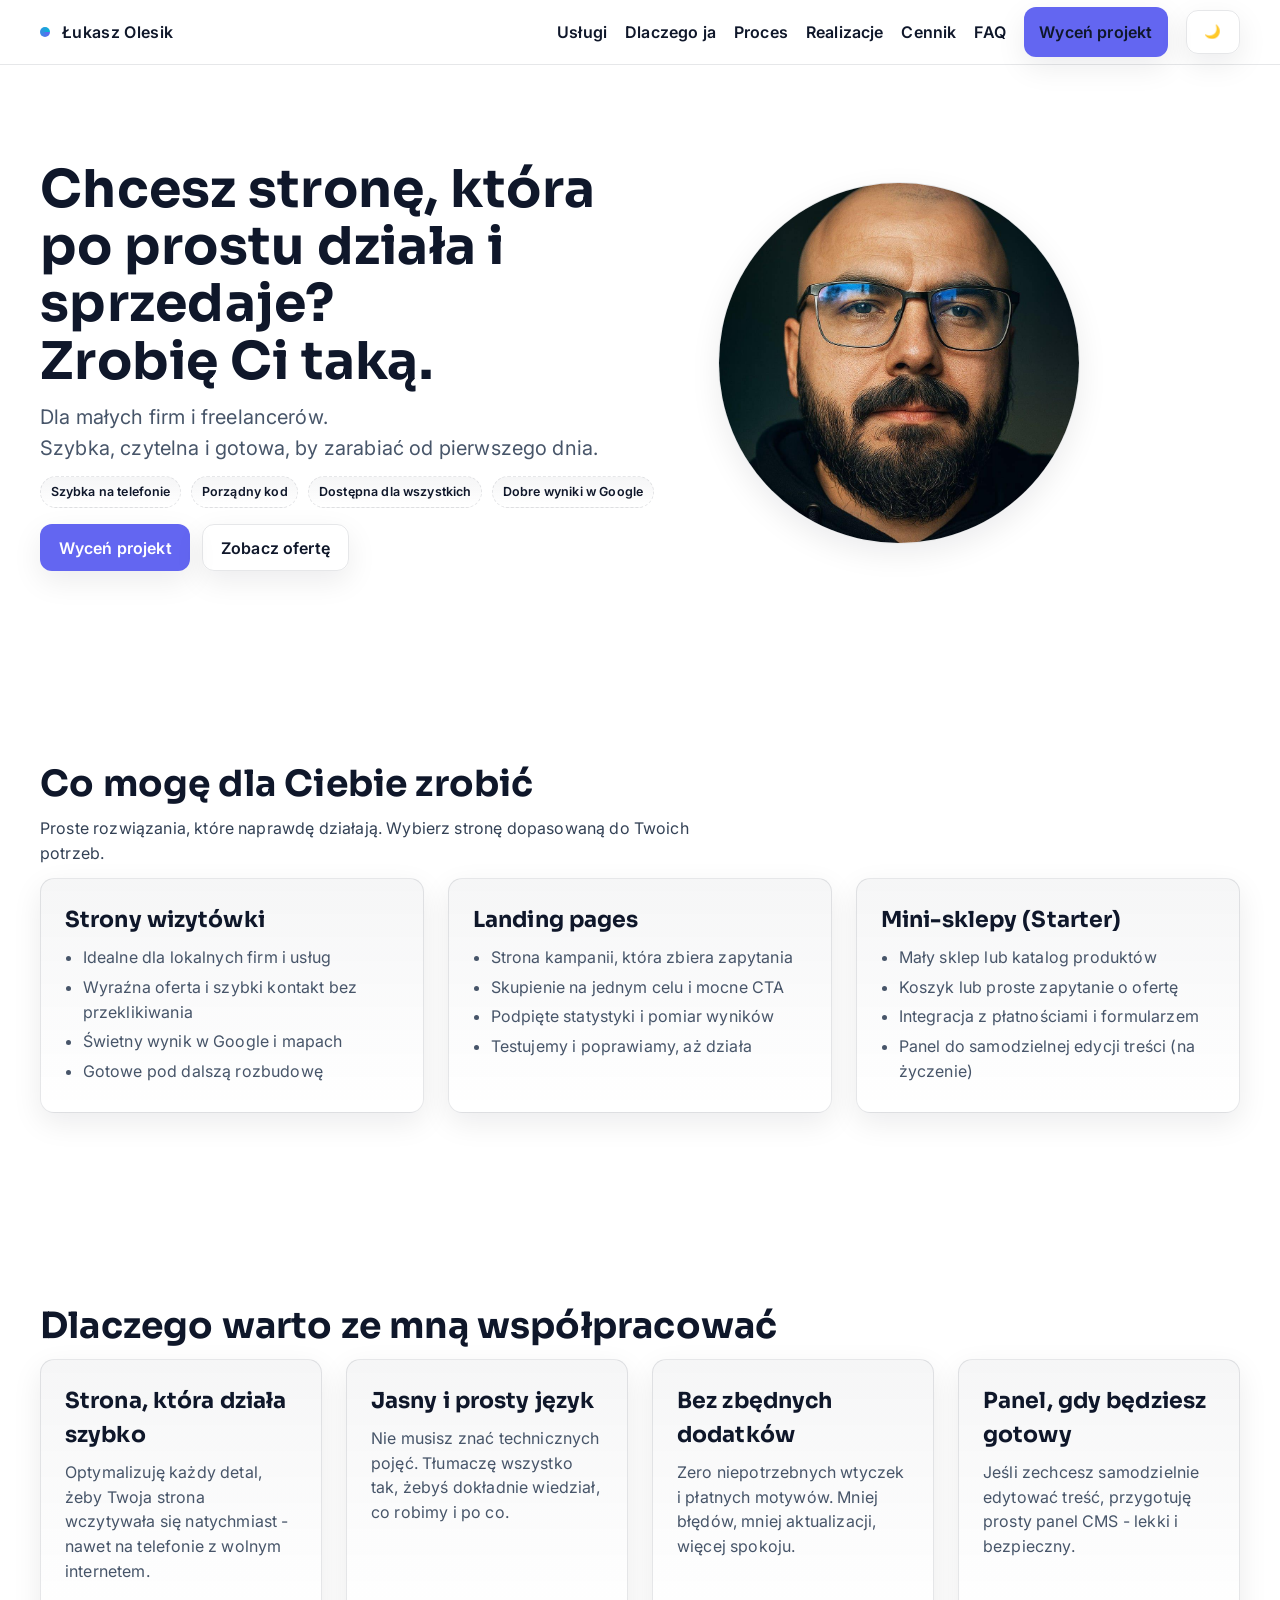
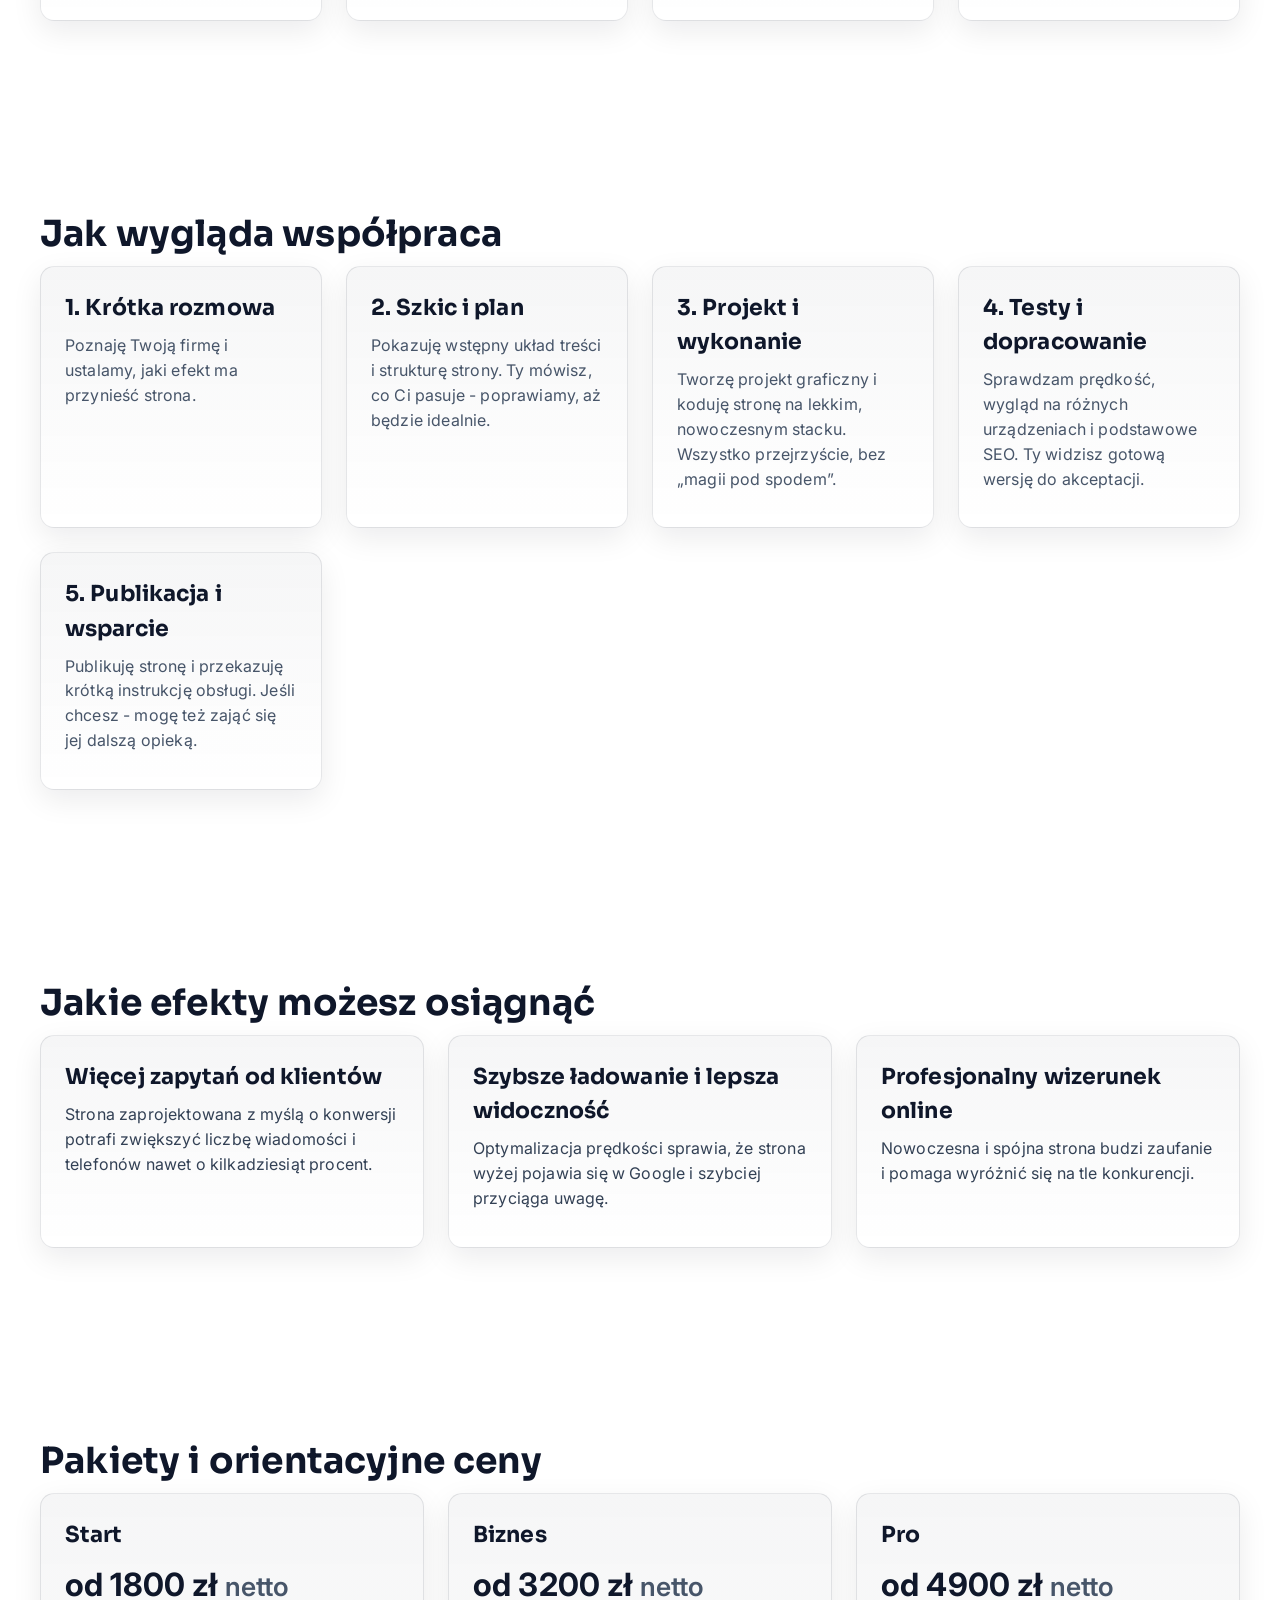
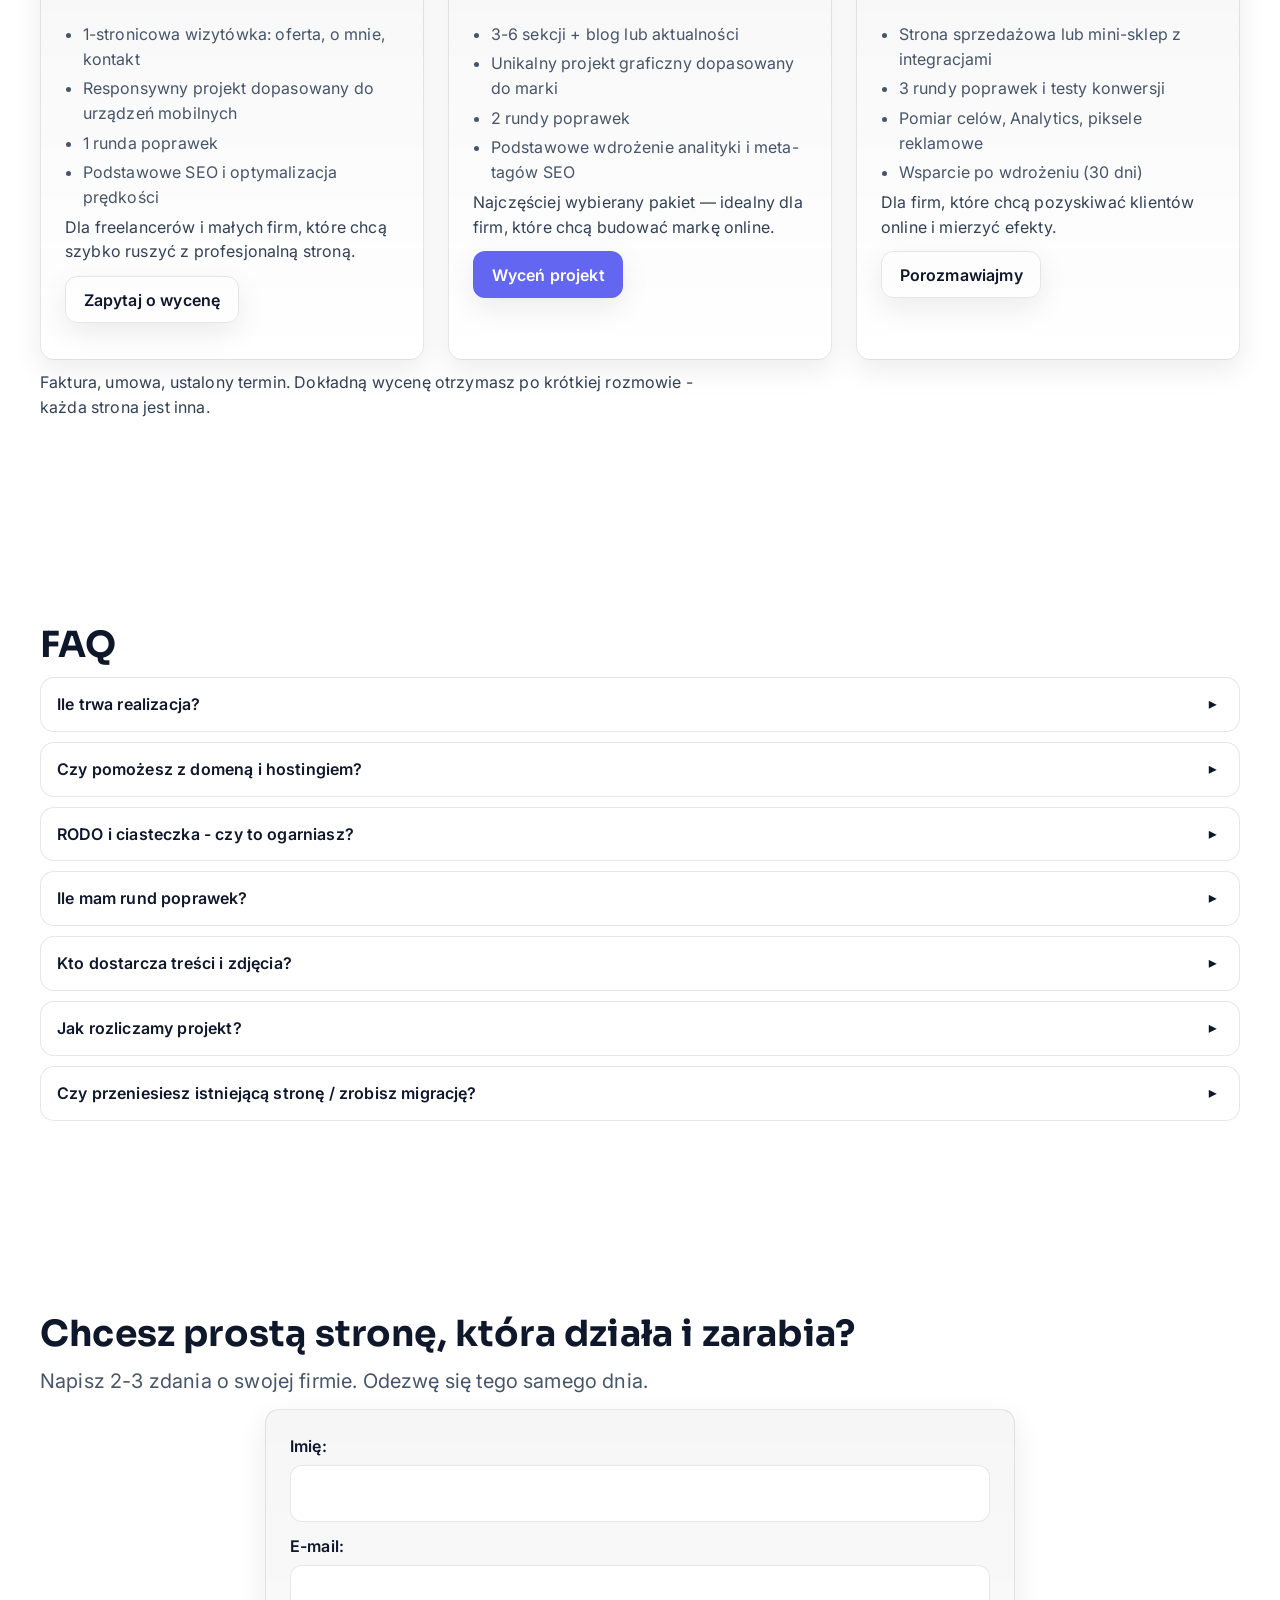
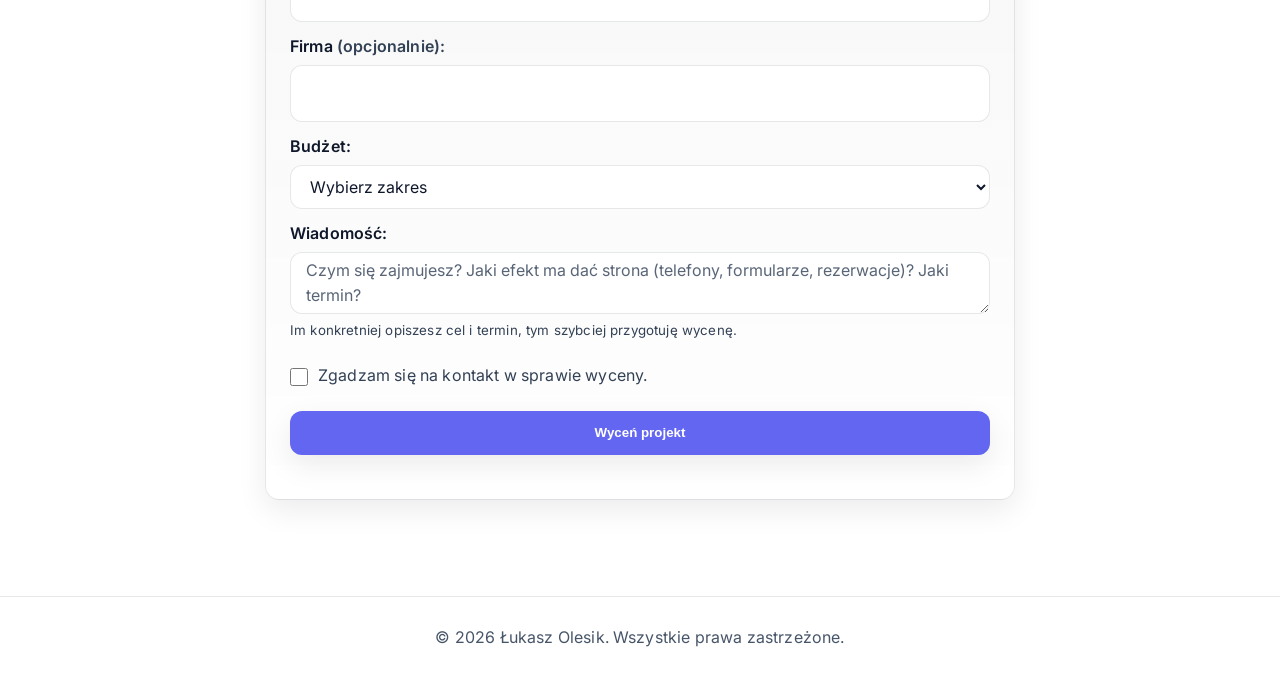
==== index.html @ a7c85d4f "seccond commit" ====
<!doctype html>
<html lang="pl" data-theme="light">

<head>
    <meta charset="utf-8" />
    <meta http-equiv="X-UA-Compatible" content="IE=edge" />
    <meta name="viewport" content="width=device-width, initial-scale=1" />
    <title>Łukasz Olesik - Tworzenie stron WWW Poznań | szybkie i przejrzyste strony dla małych firm</title>
    <meta name="description"
        content="Freelance web developer z Poznania. Tworzę szybkie, przejrzyste i dostępne strony WWW dla małych firm: wizytówki, landing pages i mini-sklepy." />
    <meta name="theme-color" content="#0F172A" />

    <link rel="canonical" href="https://lukaszolesik.pl/">
    <meta property="og:type" content="website">
    <meta property="og:title" content="Łukasz Olesik – szybkie strony WWW dla małych firm (Poznań)">
    <meta property="og:description"
        content="Projektuję i wdrażam lekkie, czytelne strony: wizytówki, landing pages i mini-sklepy. Szybkość, dostępność, SEO.">
    <meta property="og:url" content="https://lukaszolesik.pl/">
    <meta property="og:image" content="https://lukaszolesik.pl/og-image.jpg">
    <meta name="twitter:card" content="summary_large_image">

    <!-- Optional performant font setup (Inter). To keep CWV high, system-ui is default; this is safe to remove. -->
    <link rel="preconnect" href="https://fonts.googleapis.com" crossorigin>
    <link rel="preconnect" href="https://fonts.gstatic.com" crossorigin>
    <link rel="preload" as="font" type="font/woff2" href="/fonts/Sora-700.woff2" crossorigin>
    <link
        href="https://fonts.googleapis.com/css2?family=Inter:wght@400;500;600;700&family=Sora:wght@600;700&display=swap"
        rel="stylesheet">

    <style>
        :root {
            --bg: #FFFFFF;
            --text: #0F172A;
            /* slate-900 */
            --muted: #334155;
            /* slate-700 */
            --ink-soft: #475569;
            /* slate-600 */
            --card: rgba(15, 23, 42, 0.04);
            --card-stroke: rgba(15, 23, 42, 0.10);
            --accent: #6366F1;
            /* indigo-500 */
            --accent-2: #06B6D4;
            /* cyan-500 */
            --ring: rgba(99, 102, 241, .35);
            --shadow: 0 10px 30px rgba(2, 6, 23, .08);
            --radius: 14px;
            --maxw: 1200px;
            color-scheme: light;
        }

        [data-theme="dark"] {
            --bg: #0F172A;
            --text: #FFFFFF;
            --muted: #CBD5E1;
            --ink-soft: #A7B0C0;
            /* lekko jaśniej dla czytelności */
            --card: rgba(255, 255, 255, .08);
            /* mocniejsze tło kart */
            --card-stroke: rgba(255, 255, 255, .18);
            --shadow: 0 12px 36px rgba(0, 0, 0, .55);
            --ring: rgba(99, 102, 241, .55);
            color-scheme: dark;
        }

        :focus-visible {
            outline: 3px solid var(--ring);
            outline-offset: 2px;
        }

        :focus {
            outline: none;
        }

        input,
        select,
        textarea {
            font-size: 16px;
        }

        /* iOS: brak zoomu */

        html {
            scroll-behavior: smooth
        }

        body {
            margin: 0;
            background: var(--bg);
            color: var(--text);
            font-family: Inter, system-ui, -apple-system, Segoe UI, Roboto, Helvetica, Arial, "Apple Color Emoji", "Segoe UI Emoji";
            line-height: 1.55;
            letter-spacing: .01em;
            text-rendering: optimizeLegibility;
            -webkit-font-smoothing: antialiased;
        }

        .wrap {
            max-width: var(--maxw);
            margin-inline: auto;
            padding-inline: clamp(16px, 4vw, 24px)
        }

        .wrap p {
            max-width: 70ch
        }

        .wrap .lead {
            max-width: 66ch
        }

        section {
            padding: clamp(48px, 9vw, 96px) 0
        }

        h1,
        h2,
        h3 {
            font-family: Sora, Inter, system-ui, sans-serif;
            letter-spacing: .005em
        }

        h1 {
            font-size: clamp(28px, 4vw + 1rem, 52px);
            line-height: 1.1;
            margin: 0 0 12px
        }

        h2 {
            font-size: clamp(22px, 2vw + .8rem, 36px);
            line-height: 1.15;
            margin: 0 0 12px
        }

        h3 {
            font-size: clamp(18px, 1.2vw + .7rem, 22px);
            margin: 0 0 8px
        }

        p {
            margin: 0 0 12px;
            color: var(--ink-soft)
        }

        .muted {
            color: var(--muted)
        }

        .lead {
            font-size: clamp(16px, 1vw + .8rem, 20px)
        }

        a {
            color: var(--accent);
            text-decoration: none
        }

        a:hover {
            text-decoration: underline;
            text-underline-offset: 2px;
        }

        /* Buttons */
        .btn {
            display: inline-block;
            font-weight: 600;
            padding: .9rem 1.1rem;
            border-radius: 12px;
            line-height: 1;
            border: 1px solid transparent;
            transition: .2s ease;
            box-shadow: var(--shadow)
        }

        .btn-primary {
            background: var(--accent);
            color: #fff
        }

        .btn-primary:hover {
            transform: translateY(-1px);
            filter: saturate(1.05)
        }

        .btn-secondary {
            background: transparent;
            color: var(--text);
            border-color: var(--card-stroke)
        }

        .btn-secondary:hover {
            transform: translateY(-1px);
            background: var(--card)
        }

        .btn:hover {
            transform: translateY(-1px)
        }

        .btn:active {
            transform: translateY(0);
            filter: saturate(1)
        }

        .btn[disabled] {
            opacity: .6;
            cursor: not-allowed
        }

        /* Cards */
        .card {
            background:
                linear-gradient(180deg, var(--card), transparent),
                color-mix(in srgb, var(--bg) 92%, transparent);
            /* czytelne tło, nawet bez backdrop-filter */
            border: 1px solid var(--card-stroke);
            border-radius: var(--radius);
            padding: clamp(16px, 2.4vw, 24px);
            backdrop-filter: saturate(140%) blur(6px);
            box-shadow: var(--shadow)
        }

        /* Header */
        header.top {
            position: sticky;
            top: 0;
            z-index: 50;
            border-bottom: 1px solid var(--card-stroke);
            background: var(--bg);
            /* fallback */
        }

        @supports (backdrop-filter: blur(10px)) {
            header.top {
                backdrop-filter: blur(10px) saturate(140%);
                background: color-mix(in srgb, var(--bg) 80%, transparent);
            }
        }

        .nav {
            display: flex;
            align-items: center;
            justify-content: space-between;
            gap: 16px;
            min-height: 64px
        }

        .navlinks {
            display: flex;
            gap: 18px;
            align-items: center
        }

        .navlinks ul {
            display: flex;
            gap: 18px;
            align-items: center;
            list-style: none;
            margin: 0;
            padding: 0
        }

        .navlinks a,
        .navlinks button {
            min-height: 44px;
            display: inline-flex;
            align-items: center
        }

        .brand {
            display: flex;
            align-items: center;
            gap: 12px;
            font-weight: 700;
            letter-spacing: .02em
        }

        .brand .dot {
            width: 10px;
            height: 10px;
            border-radius: 50%;
            background: conic-gradient(from 90deg, var(--accent), var(--accent-2))
        }

        .nav a {
            font-weight: 600;
            color: var(--text)
        }

        .skip {
            position: absolute;
            left: -9999px
        }

        .skip:focus {
            left: 16px;
            top: 12px;
            background: #fff;
            color: #000;
            padding: 10px 12px;
            border-radius: 10px;
            outline: 3px solid var(--ring)
        }

        /* Hero */
        .hero {
            display: grid;
            grid-template-columns: 1.1fr .9fr;
            gap: clamp(16px, 4vw, 40px);
            align-items: center
        }

        .hero img {
            width: 100%;
            max-width: 360px;
            aspect-ratio: 1/1;
            border-radius: 50%;
            object-fit: cover;
            border: 1px solid var(--card-stroke);
            box-shadow: var(--shadow)
        }

        .cta {
            display: flex;
            gap: 12px;
            flex-wrap: wrap;
            margin-top: 16px
        }

        /* Grids */
        .grid-3 {
            display: grid;
            grid-template-columns: repeat(3, 1fr);
            gap: clamp(14px, 2.2vw, 24px)
        }

        .grid-2 {
            display: grid;
            grid-template-columns: repeat(2, 1fr);
            gap: clamp(14px, 2.2vw, 24px)
        }

        .grid-responsive {
            display: grid;
            /* ← zniknęło, przywrócone */
            grid-template-columns: repeat(auto-fit, minmax(240px, 1fr));
            gap: clamp(14px, 2.2vw, 24px);
            /* ← zniknęło, przywrócone */
        }

        @media (max-width: 360px) {
            .grid-responsive {
                grid-template-columns: 1fr;
            }
        }

        /* Badges / meta */
        .meta {
            display: flex;
            gap: 10px;
            align-items: center;
            flex-wrap: wrap;
            color: var(--ink-soft)
        }

        .badge {
            font-size: .78rem;
            font-weight: 600;
            color: var(--text);
            border: 1px dashed var(--card-stroke);
            padding: .35rem .6rem;
            border-radius: 999px;
            background: linear-gradient(180deg, var(--card), transparent)
        }

        /* Pricing */
        .price {
            font-size: clamp(22px, 2.6vw, 32px);
            font-weight: 700;
            color: var(--text)
        }

        .price small {
            font-weight: 600;
            color: var(--ink-soft)
        }

        ul {
            padding-left: 1.1rem;
            margin: 0
        }

        li {
            margin: .3rem 0;
            color: var(--ink-soft)
        }

        /* FAQ */
        details {
            border: 1px solid var(--card-stroke);
            border-radius: var(--radius);
            padding: 14px 16px;
            background: var(--bg);
            transition: background .2s ease, border-color .2s ease
        }

        details+details {
            margin-top: 10px
        }

        summary {
            cursor: pointer;
            font-weight: 600;
            list-style: none;
            position: relative;
            padding-right: 24px
        }

        summary::-webkit-details-marker {
            display: none
        }

        details[open] {
            background: linear-gradient(180deg, var(--card), transparent)
        }

        summary::after {
            content: "▸";
            position: absolute;
            right: 6px;
            top: 0;
            line-height: 1.2;
            transform: translateY(2px)
        }

        details[open] summary::after {
            content: "▾"
        }

        /* Forms */
        form {
            display: grid;
            gap: 12px
        }

        .field {
            display: grid;
            gap: 6px
        }

        label {
            font-weight: 600;
            cursor: pointer
        }

        /* Zgoda RODO – ładne wyrównanie checkboxa z tekstem */
        label[for="consent"] {
            display: grid;
            grid-template-columns: auto 1fr;
            align-items: start;
            gap: 10px;
            line-height: 2.8;
        }

        label[for="consent"] input[type="checkbox"] {
            width: 18px;
            height: 18px;
            margin: 2px 0 0;
            /* lekko w dół, żeby zgrywał się z pierwszą linią tekstu */
            accent-color: var(--accent);
            /* ładny kolor zaznaczenia */
            flex: 0 0 auto;
        }

        input,
        select,
        textarea {
            border: 1px solid var(--card-stroke);
            background: var(--bg);
            color: var(--text);
            border-radius: 12px;
            padding: .35rem .95rem;
            font: inherit
        }

        textarea {
            min-height: 140px;
            resize: vertical
        }

        input:focus,
        select:focus,
        textarea:focus {
            outline: 3px solid var(--ring);
            border-color: transparent
        }

        ::placeholder {
            color: var(--ink-soft);
            opacity: .9
        }

        /* Autofill */
        input:-webkit-autofill,
        textarea:-webkit-autofill,
        select:-webkit-autofill {
            -webkit-text-fill-color: var(--text);
            -webkit-box-shadow: 0 0 0 1000px var(--bg) inset;
            transition: background-color 9999s ease-in-out 0s;
        }

        /* Targets dotykowe */
        .field input,
        .field select,
        .field textarea {
            min-height: 44px;
        }

        /* ZAWĘŻ FORMULARZ w sekcji kontakt (po usunięciu aside) */
        #kontakt form {
            max-width: 700px;
            /* ustaw docelową szerokość */
            width: 100%;
            margin-inline: auto;
            /* wycentruj */
        }

        /* Możesz też spłaszczyć siatkę, żeby kontener nie rezerwował 2 kolumn */
        #kontakt .grid-2 {
            grid-template-columns: 1fr;
        }

        /* Footer */
        footer {
            border-top: 1px solid var(--card-stroke);
            padding: 28px 0;
            color: var(--ink-soft)
        }

        footer .wrap {
            display: flex;
            justify-content: center;
        }

        footer .footer-text {
            max-width: none;
            /* nadpisuje .wrap p { max-width: 70ch } */
            text-align: center;
            margin: 0;
            /* brak dodatkowych marginesów */
        }

        /* Responsive */
        @media (max-width: 900px) {
            .hero {
                grid-template-columns: 1fr;
                text-align: center
            }

            .hero .cta {
                justify-content: center
            }

            .hero .photo {
                display: flex;
                justify-content: center
            }

            .navlinks {
                display: none
            }
        }

        @media (prefers-reduced-motion: reduce) {
            * {
                scroll-behavior: auto !important;
            }

            .btn:hover {
                transform: none;
            }
        }
    </style>

</head>

<body>
    <a class="skip" href="#main">Przejdź do treści</a>
    <header class="top" aria-label="Główna nawigacja">
        <div class="wrap nav" role="navigation">
            <a class="brand" href="#top" aria-label="Strona główna - Łukasz Olesik">
                <span class="dot" aria-hidden="true"></span>
                <span>Łukasz&nbsp;Olesik</span>
            </a>
            <nav class="navlinks" aria-label="Sekcje strony" role="navigation">
                <ul style="display:flex; gap:18px; align-items:center; list-style:none; margin:0; padding:0">
                    <li><a href="#uslugi">Usługi</a></li>
                    <li><a href="#dlaczego">Dlaczego ja</a></li>
                    <li><a href="#proces">Proces</a></li>
                    <li><a href="#portfolio">Realizacje</a></li>
                    <li><a href="#cennik">Cennik</a></li>
                    <li><a href="#faq">FAQ</a></li>
                    <li><a href="#kontakt" class="btn btn-primary" style="padding:.15rem .9rem">Wyceń projekt</a></li>
                    <li><button id="themeToggle" class="btn btn-secondary" type="button"
                            aria-label="Przełącz tryb kolorystyczny">☀️</button></li>
                </ul>
            </nav>
        </div>
    </header>

    <main id="main">
        <!-- HERO -->
        <section id="top" aria-labelledby="hero-title">
            <div class="wrap hero">
                <div>
                    <h1 id="hero-title">Chcesz stronę, która po prostu działa i sprzedaje?<br>Zrobię Ci taką.</h1>
                    <p class="lead">Dla małych firm i freelancerów.<br>Szybka, czytelna i gotowa, by zarabiać od
                        pierwszego dnia.</p>
                    <div class="meta" aria-label="Parametry jakości">
                        <span class="badge"
                            title="Wynik audytu prędkości na telefonach (PageSpeed/Lighthouse). Celuję w 90+ bez ciężkich builderów.">Szybka
                            na telefonie</span>
                        <span class="badge" title="Semantyczny HTML = lepsze SEO i czytniki ekranu.">Porządny kod</span>
                        <span class="badge"
                            title="WCAG AA - kontrast, klawiatura, alt-teksty i kolejność nagłówków.">Dostępna dla
                            wszystkich</span>
                        <span class="badge"
                            title="Core Web Vitals: LCP, INP, CLS w zielonej strefie = lepsza widoczność i UX.">Dobre
                            wyniki w Google</span>
                    </div>
                    <div class="cta" role="group" aria-label="Główne wezwania do działania">
                        <a class="btn btn-primary" href="#kontakt">Wyceń projekt</a>
                        <a class="btn btn-secondary" href="#uslugi">Zobacz ofertę</a>
                    </div>
                </div>
                <div class="photo" aria-hidden="true">
                    <img src="images/profile_image.jpg" srcset="images/profile_image.jpg 240w,
          images/profile_image.jpg 360w,
          images/profile_image.jpg 480w" sizes="(max-width: 900px) 240px, 360px" alt="Łukasz Olesik" loading="eager"
                        fetchpriority="high" decoding="async" width="360" height="360">
                </div>
            </div>
        </section>

        <!-- USŁUGI -->
        <section id="uslugi" aria-labelledby="uslugi-title">
            <div class="wrap">
                <h2 id="uslugi-title">Co mogę dla Ciebie zrobić</h2>
                <p class="muted">Proste rozwiązania, które naprawdę działają. Wybierz stronę dopasowaną do Twoich
                    potrzeb.</p>
                <div class="grid-3">
                    <article class="card" aria-labelledby="card-viz">
                        <!-- Kafel 1 -->
                        <h3 id="card-viz">Strony wizytówki</h3>
                        <ul>
                            <li>Idealne dla lokalnych firm i usług</li>
                            <li>Wyraźna oferta i szybki kontakt bez przeklikiwania</li>
                            <li>Świetny wynik w Google i mapach</li>
                            <li>Gotowe pod dalszą rozbudowę</li>
                        </ul>
                    </article>
                    <article class="card" aria-labelledby="card-landing">
                        <!-- Kafel 2 -->
                        <h3 id="card-landing">Landing pages</h3>
                        <ul>
                            <li>Strona kampanii, która zbiera zapytania</li>
                            <li>Skupienie na jednym celu i mocne CTA</li>
                            <li>Podpięte statystyki i pomiar wyników</li>
                            <li>Testujemy i poprawiamy, aż działa</li>
                        </ul>
                    </article>
                    <article class="card" aria-labelledby="card-mini">
                        <!-- Kafel 3 -->
                        <h3 id="card-mini">Mini-sklepy (Starter)</h3>
                        <ul>
                            <li>Mały sklep lub katalog produktów</li>
                            <li>Koszyk lub proste zapytanie o ofertę</li>
                            <li>Integracja z płatnościami i formularzem</li>
                            <li>Panel do samodzielnej edycji treści (na życzenie)</li>
                        </ul>
                    </article>
                </div>
            </div>
        </section>

        <!-- USP -->
        <section id="dlaczego" aria-labelledby="usp-title">
            <div class="wrap">
                <h2 id="usp-title">Dlaczego warto ze mną współpracować</h2>
                <div class="grid-4 grid-responsive">
                    <article class="card">
                        <h3>Strona, która działa szybko</h3>
                        <p>Optymalizuję każdy detal, żeby Twoja strona wczytywała się natychmiast - nawet na telefonie z
                            wolnym internetem.</p>
                    </article>

                    <article class="card">
                        <h3>Jasny i prosty język</h3>
                        <p>Nie musisz znać technicznych pojęć. Tłumaczę wszystko tak, żebyś dokładnie wiedział, co
                            robimy i po co.</p>
                    </article>

                    <article class="card">
                        <h3>Bez zbędnych dodatków</h3>
                        <p>Zero niepotrzebnych wtyczek i płatnych motywów. Mniej błędów, mniej aktualizacji, więcej
                            spokoju.</p>
                    </article>

                    <article class="card">
                        <h3>Panel, gdy będziesz gotowy</h3>
                        <p>Jeśli zechcesz samodzielnie edytować treść, przygotuję prosty panel CMS - lekki i bezpieczny.
                        </p>
                    </article>
                </div>
            </div>
        </section>

        <!-- PROCES -->
        <section id="proces" aria-labelledby="proces-title">
            <div class="wrap">
                <h2 id="proces-title">Jak wygląda współpraca</h2>
                <div class="grid-5 grid-responsive">
                    <article class="card">
                        <h3>1. Krótka rozmowa</h3>
                        <p>Poznaję Twoją firmę i ustalamy, jaki efekt ma przynieść strona.</p>
                    </article>

                    <article class="card">
                        <h3>2. Szkic i plan</h3>
                        <p>Pokazuję wstępny układ treści i strukturę strony. Ty mówisz, co Ci pasuje - poprawiamy, aż
                            będzie idealnie.</p>
                    </article>

                    <article class="card">
                        <h3>3. Projekt i wykonanie</h3>
                        <p>Tworzę projekt graficzny i koduję stronę na lekkim, nowoczesnym stacku. Wszystko
                            przejrzyście, bez „magii pod spodem”.</p>
                    </article>

                    <article class="card">
                        <h3>4. Testy i dopracowanie</h3>
                        <p>Sprawdzam prędkość, wygląd na różnych urządzeniach i podstawowe SEO. Ty widzisz gotową wersję
                            do akceptacji.</p>
                    </article>

                    <article class="card">
                        <h3>5. Publikacja i wsparcie</h3>
                        <p>Publikuję stronę i przekazuję krótką instrukcję obsługi. Jeśli chcesz - mogę też zająć się
                            jej dalszą opieką.</p>
                    </article>
                </div>

            </div>
        </section>

        <!-- PORTFOLIO / CASES PLACEHOLDER -->
        <section id="portfolio" aria-labelledby="portfolio-title">
            <div class="wrap">
                <h2 id="portfolio-title">Jakie efekty możesz osiągnąć</h2>
                <div class="grid-responsive">
                    <article class="card">
                        <h3>Więcej zapytań od klientów</h3>
                        <p class="muted">Strona zaprojektowana z myślą o konwersji potrafi zwiększyć liczbę wiadomości i
                            telefonów nawet o kilkadziesiąt procent.</p>
                    </article>
                    <article class="card">
                        <h3>Szybsze ładowanie i lepsza widoczność</h3>
                        <p class="muted">Optymalizacja prędkości sprawia, że strona wyżej pojawia się w Google i
                            szybciej przyciąga uwagę.</p>
                    </article>
                    <article class="card">
                        <h3>Profesjonalny wizerunek online</h3>
                        <p class="muted">Nowoczesna i spójna strona budzi zaufanie i pomaga wyróżnić się na tle
                            konkurencji.</p>
                    </article>
                </div>
            </div>
        </section>

        <!-- CENNIK -->
        <section id="cennik" aria-labelledby="cennik-title">
            <div class="wrap">
                <h2 id="cennik-title">Pakiety i orientacyjne ceny</h2>
                <div class="grid-3 grid-responsive" role="list">

                    <article class="card" role="listitem" aria-labelledby="p-start">
                        <h3 id="p-start">Start</h3>
                        <p class="price">od 1800 zł <small>netto</small></p>
                        <ul>
                            <li>1-stronicowa wizytówka: oferta, o mnie, kontakt</li>
                            <li>Responsywny projekt dopasowany do urządzeń mobilnych</li>
                            <li>1 runda poprawek</li>
                            <li>Podstawowe SEO i optymalizacja prędkości</li>
                        </ul>
                        <p class="muted">Dla freelancerów i małych firm, które chcą szybko ruszyć z profesjonalną
                            stroną.</p>
                        <p><a class="btn btn-secondary" href="#kontakt">Zapytaj o wycenę</a></p>
                    </article>

                    <article class="card" role="listitem" aria-labelledby="p-biz">
                        <h3 id="p-biz">Biznes</h3>
                        <p class="price">od 3200 zł <small>netto</small></p>
                        <ul>
                            <li>3-6 sekcji + blog lub aktualności</li>
                            <li>Unikalny projekt graficzny dopasowany do marki</li>
                            <li>2 rundy poprawek</li>
                            <li>Podstawowe wdrożenie analityki i meta-tagów SEO</li>
                        </ul>
                        <p class="muted">Najczęściej wybierany pakiet — idealny dla firm, które chcą budować markę
                            online.</p>
                        <p><a class="btn btn-primary" href="#kontakt">Wyceń projekt</a></p>
                    </article>

                    <article class="card" role="listitem" aria-labelledby="p-pro">
                        <h3 id="p-pro">Pro</h3>
                        <p class="price">od 4900 zł <small>netto</small></p>
                        <ul>
                            <li>Strona sprzedażowa lub mini-sklep z integracjami</li>
                            <li>3 rundy poprawek i testy konwersji</li>
                            <li>Pomiar celów, Analytics, piksele reklamowe</li>
                            <li>Wsparcie po wdrożeniu (30 dni)</li>
                        </ul>
                        <p class="muted">Dla firm, które chcą pozyskiwać klientów online i mierzyć efekty.</p>
                        <p><a class="btn btn-secondary" href="#kontakt">Porozmawiajmy</a></p>
                    </article>
                </div>

                <p class="muted" style="margin-top:10px">
                    Faktura, umowa, ustalony termin. Dokładną wycenę otrzymasz po krótkiej rozmowie - każda strona jest
                    inna.
                </p>
            </div>
        </section>

        <!-- FAQ -->
        <section id="faq" aria-labelledby="faq-title">
            <div class="wrap">
                <h2 id="faq-title">FAQ</h2>

                <details>
                    <summary>Ile trwa realizacja?</summary>
                    <p>Prosta wizytówka: 1-2 tygodnie. Landing lub mini-sklep: 2-4 tygodnie. Tempo zależy głównie od
                        gotowych treści i liczby poprawek.</p>
                </details>

                <details>
                    <summary>Czy pomożesz z domeną i hostingiem?</summary>
                    <p>Tak. Pomagam wybrać domenę i lekki hosting, a na życzenie wdrażam stronę na Twoim serwerze (SSL,
                        cache, podstawowe zabezpieczenia).</p>
                </details>

                <details>
                    <summary>RODO i ciasteczka - czy to ogarniasz?</summary>
                    <p>Tak. Dodaję banner cookies i sekcję polityki prywatności (szablon + miejsce na dane firmy). W
                        razie potrzeby wskażę, co jeszcze warto uzupełnić.</p>
                </details>

                <details>
                    <summary>Ile mam rund poprawek?</summary>
                    <p>Zależnie od pakietu: 1-3 rundy. Dodatkowe zmiany rozliczamy godzinowo po zaakceptowaniu zakresu.
                    </p>
                </details>

                <details>
                    <summary>Kto dostarcza treści i zdjęcia?</summary>
                    <p>Najlepiej, jeśli treści i zdjęcia są od Ciebie. Pomagam je uporządkować i skrócić. Jeśli
                        potrzebujesz, mogę zaproponować zdjęcia stockowe lub copywritera.</p>
                </details>

                <details>
                    <summary>Jak rozliczamy projekt?</summary>
                    <p>Standardowo: zaliczka 30% po akceptacji oferty, reszta po odbiorze. Faktura i umowa z terminem
                        realizacji są oczywistością.</p>
                </details>

                <details>
                    <summary>Czy przeniesiesz istniejącą stronę / zrobisz migrację?</summary>
                    <p>Tak. Mogę przenieść treści ze starej strony i wdrożyć nową na Twoim hostingu. Przy większych
                        migracjach wyceniam to osobno.</p>
                </details>
            </div>
        </section>

        <!-- KONTAKT -->
        <section id="kontakt" aria-labelledby="kontakt-title">
            <div class="wrap">
                <h2 id="kontakt-title">Chcesz prostą stronę, która działa i zarabia?</h2>
                <p class="lead">Napisz 2-3 zdania o swojej firmie. Odezwę się tego samego dnia.</p>
                <div class="grid-2 grid-responsive">
                    <form class="card" action="https://formspree.io/f/your-id" method="POST"
                        aria-label="Formularz kontaktowy" autocomplete="on">
                        <!-- honeypot (anty-spam) -->
                        <div class="field" aria-hidden="true"
                            style="position:absolute; left:-9999px; width:1px; height:1px; overflow:hidden;">
                            <label for="website">Nie wypełniaj tego pola</label>
                            <input id="website" name="website" type="text" tabindex="-1" autocomplete="off">
                        </div>
                        <input type="hidden" name="_replyto" value="">

                        <div class="field">
                            <label for="name">Imię:</label>
                            <input id="name" name="name" type="text" autocomplete="given-name" inputmode="text" required
                                aria-required="true" maxlength="60">
                        </div>

                        <div class="field">
                            <label for="email">E-mail:</label>
                            <input id="email" name="email" type="email" autocomplete="email" inputmode="email" required
                                aria-required="true" maxlength="120">
                        </div>

                        <div class="field">
                            <label for="company">Firma <span class="muted">(opcjonalnie):</span></label>
                            <input id="company" name="company" type="text" autocomplete="organization" maxlength="120">
                        </div>

                        <div class="field">
                            <label for="budget">Budżet:</label>
                            <select id="budget" name="budget" required aria-required="true">
                                <option value="">Wybierz zakres</option>
                                <option value="lt-2000">&lt; 2000 zł</option>
                                <option value="2000-4000">2000-4000 zł</option>
                                <option value="4000-7000">4000-7000 zł</option>
                                <option value="gt-7000">&gt; 7000 zł</option>
                            </select>
                        </div>

                        <div class="field">
                            <label for="message">Wiadomość:</label>
                            <textarea id="message" name="message"
                                placeholder="Czym się zajmujesz? Jaki efekt ma dać strona (telefony, formularze, rezerwacje)? Jaki termin?"
                                required aria-required="true" aria-describedby="message-help"
                                maxlength="1500"></textarea>
                            <small id="message-help" class="muted">Im konkretniej opiszesz cel i termin, tym szybciej
                                przygotuję wycenę.</small>
                        </div>

                        <!-- RODO / zgoda na kontakt -->
                        <div class="field">
                            <label for="consent" class="muted" style="font-weight:400;">
                                <input id="consent" name="consent" type="checkbox" required aria-required="true">
                                Zgadzam się na kontakt w sprawie wyceny.
                            </label>
                        </div>

                        <input type="hidden" name="_subject" value="Zapytanie ze strony - lukaszolesik.pl">
                        <!-- opcjonalnie: przekierowanie po wysyłce -->
                        <!-- <input type="hidden" name="_redirect" value="https://lukaszolesik.pl/dziekuje"> -->

                        <button class="btn btn-primary" type="submit">Wyceń projekt</button>

                        <!-- aria-live na komunikaty z backendu (opcjonalnie) -->
                        <p class="muted" role="status" aria-live="polite" style="margin:8px 0 0;"></p>
                    </form>
                </div>
            </div>
        </section>
    </main>

    <footer aria-label="Stopka">
        <div class="wrap">
            <p class="footer-text">© <span id="year"></span> Łukasz Olesik. Wszystkie prawa zastrzeżone.</p>
        </div>
    </footer>

    <!-- JSON-LD: FAQ + Organization -->
    <script type="application/ld+json" id="schema-faq">
        {
        "@context": "https://schema.org",
        "@type": "FAQPage",
        "mainEntity": [
        {"@type":"Question","name":"Ile trwa realizacja?","acceptedAnswer":{"@type":"Answer","text":"Prosta wizytówka: 1-2 tygodnie. Landing lub mini-sklep: 2-4 tygodnie. Tempo zależy głównie od gotowych treści i liczby poprawek."}},
        {"@type":"Question","name":"Czy pomożesz z domeną i hostingiem?","acceptedAnswer":{"@type":"Answer","text":"Tak. Pomagam wybrać domenę i lekki hosting, a na życzenie wdrażam stronę na Twoim serwerze (SSL, cache, podstawowe zabezpieczenia)."}},
        {"@type":"Question","name":"RODO i ciasteczka - czy to ogarniasz?","acceptedAnswer":{"@type":"Answer","text":"Tak. Dodaję banner cookies i sekcję polityki prywatności (szablon + miejsce na dane firmy). W razie potrzeby wskażę, co jeszcze warto uzupełnić."}},
        {"@type":"Question","name":"Ile mam rund poprawek?","acceptedAnswer":{"@type":"Answer","text":"Zależnie od pakietu: 1-3 rundy. Dodatkowe zmiany rozliczamy godzinowo po zaakceptowaniu zakresu."}},
        {"@type":"Question","name":"Kto dostarcza treści i zdjęcia?","acceptedAnswer":{"@type":"Answer","text":"Najlepiej, jeśli treści i zdjęcia są od Ciebie. Pomagam je uporządkować i skrócić."}},
        {"@type":"Question","name":"Jak rozliczamy projekt?","acceptedAnswer":{"@type":"Answer","text":"Standardowo: zaliczka 30% po akceptacji oferty, reszta po odbiorze. Wystawiam fakturę i podpisujemy umowę z terminem realizacji."}},
        {"@type":"Question","name":"Czy przeniesiesz istniejącą stronę / zrobisz migrację?","acceptedAnswer":{"@type":"Answer","text":"Tak. Mogę przenieść treści ze starej strony i wdrożyć nową na Twoim hostingu. Przy większych migracjach wyceniam to osobno."}}
        ]
        }
    </script>
    <script type="application/ld+json" id="schema-org">
  {
    "@context": "https://schema.org",
    "@type": "Organization",
    "name": "Łukasz Olesik",
    "url": "https://lukaszolesik.pl/",
    "logo": "https://lukaszolesik.pl/logo.png",
    "email": "mailto:kontakt@lukaszolesik.pl",
    "address": {
      "@type": "PostalAddress",
      "addressLocality": "Poznań",
      "addressCountry": "PL"
    },
    "sameAs": []
  }
  </script>

    <!-- Minimal JS: theme toggle, year, perf niceties -->
    <script>
        (function () {
            const root = document.documentElement;
            const btn = document.getElementById('themeToggle');
            const saved = localStorage.getItem('theme');
            const prefersDark = window.matchMedia('(prefers-color-scheme: dark)').matches;

            // ustaw motyw na starcie
            if (saved) {
                root.setAttribute('data-theme', saved);
            } else if (prefersDark) {
                root.setAttribute('data-theme', 'dark');
            } else {
                root.setAttribute('data-theme', 'light');
            }

            // helper do ustawiania ikonki
            const setIcon = () => {
                const theme = root.getAttribute('data-theme');
                // pokazujemy ikonę "co będzie po kliknięciu" – jeśli jest dark, to pokaż słońce (wróć do light)
                if (btn) btn.textContent = theme === 'dark' ? '☀️' : '🌙';
                if (btn) btn.setAttribute('aria-label', theme === 'dark' ? 'Przełącz na jasny motyw' : 'Przełącz na ciemny motyw');
            };
            setIcon(); // ustaw ikonę od razu po załadowaniu

            if (btn) {
                btn.addEventListener('click', () => {
                    const next = root.getAttribute('data-theme') === 'dark' ? 'light' : 'dark';
                    root.setAttribute('data-theme', next);
                    localStorage.setItem('theme', next);
                    setIcon();
                });
            }

            // rok w stopce
            const y = document.getElementById('year');
            if (y) y.textContent = new Date().getFullYear();
        })();
    </script>

    <!-- Perf hints: images lazy by default; ensure hero photo is optimized AVIF/WebP -->
</body>

</html>
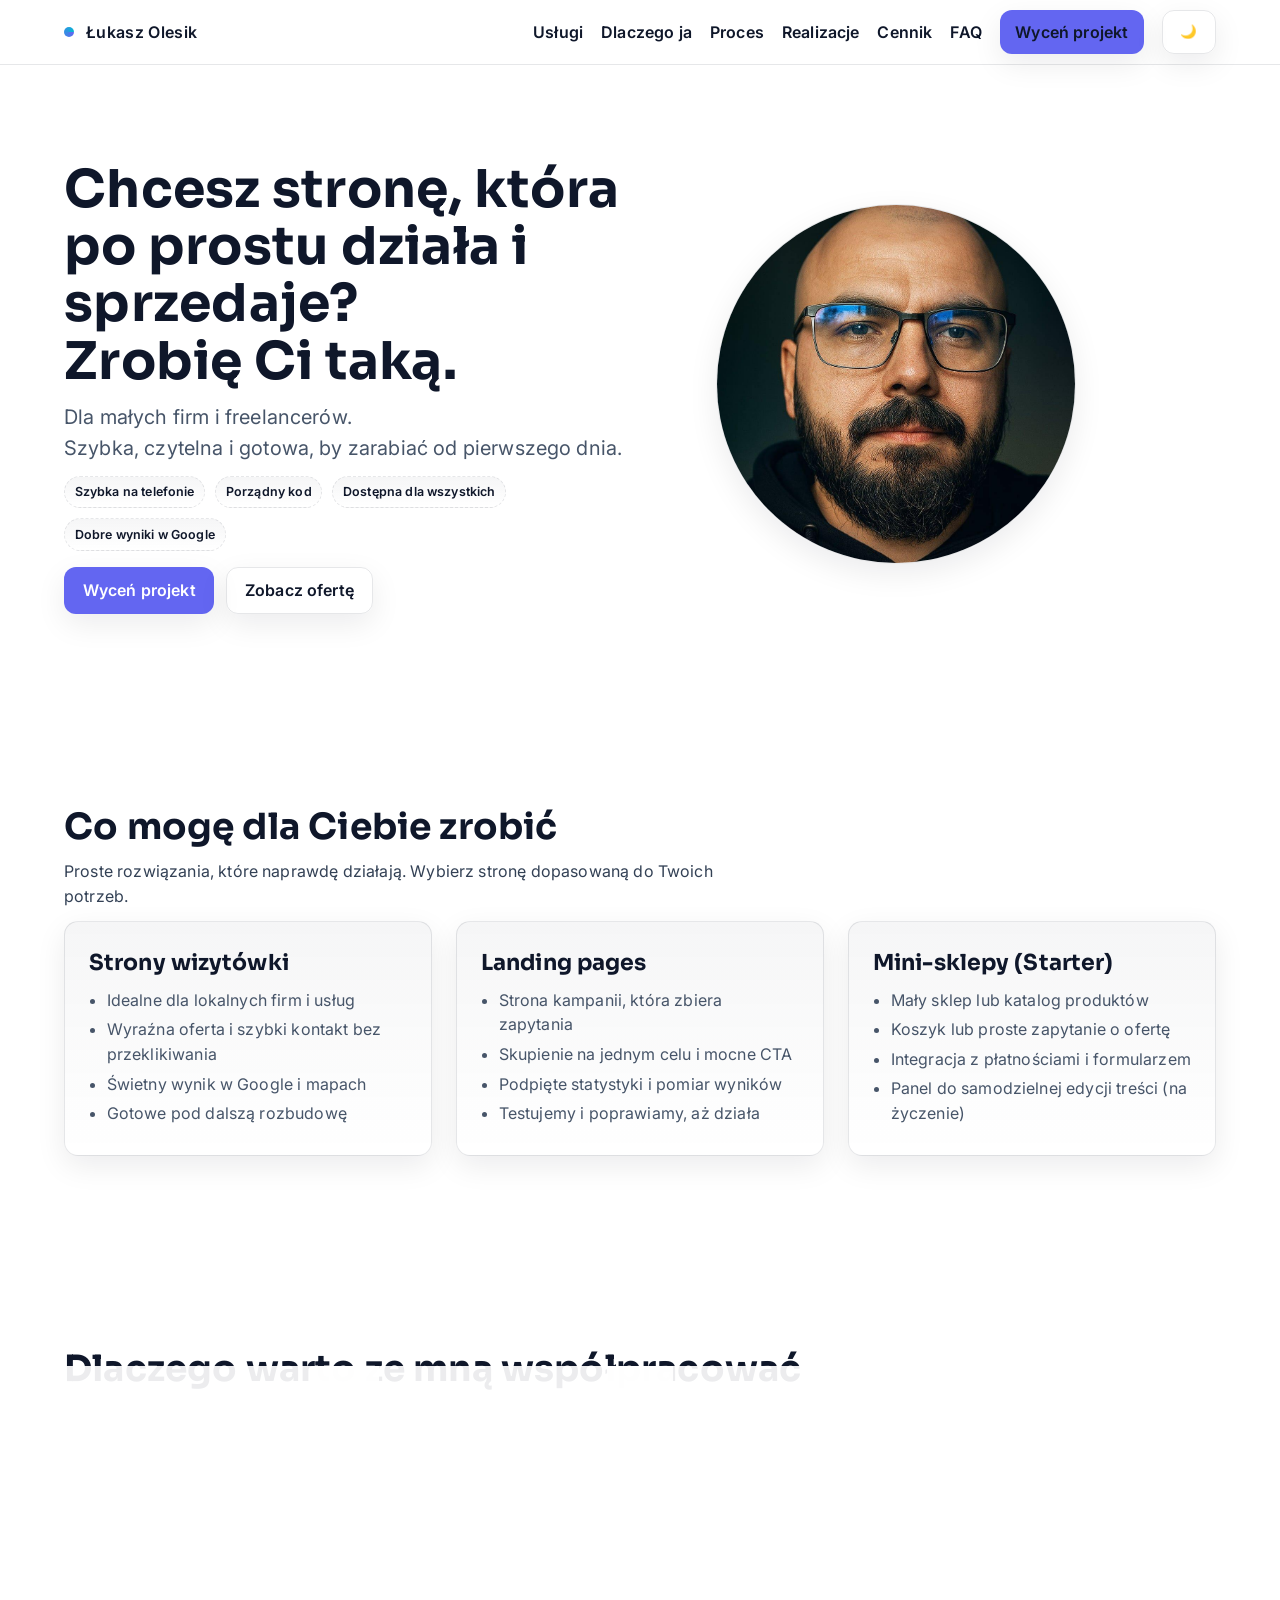
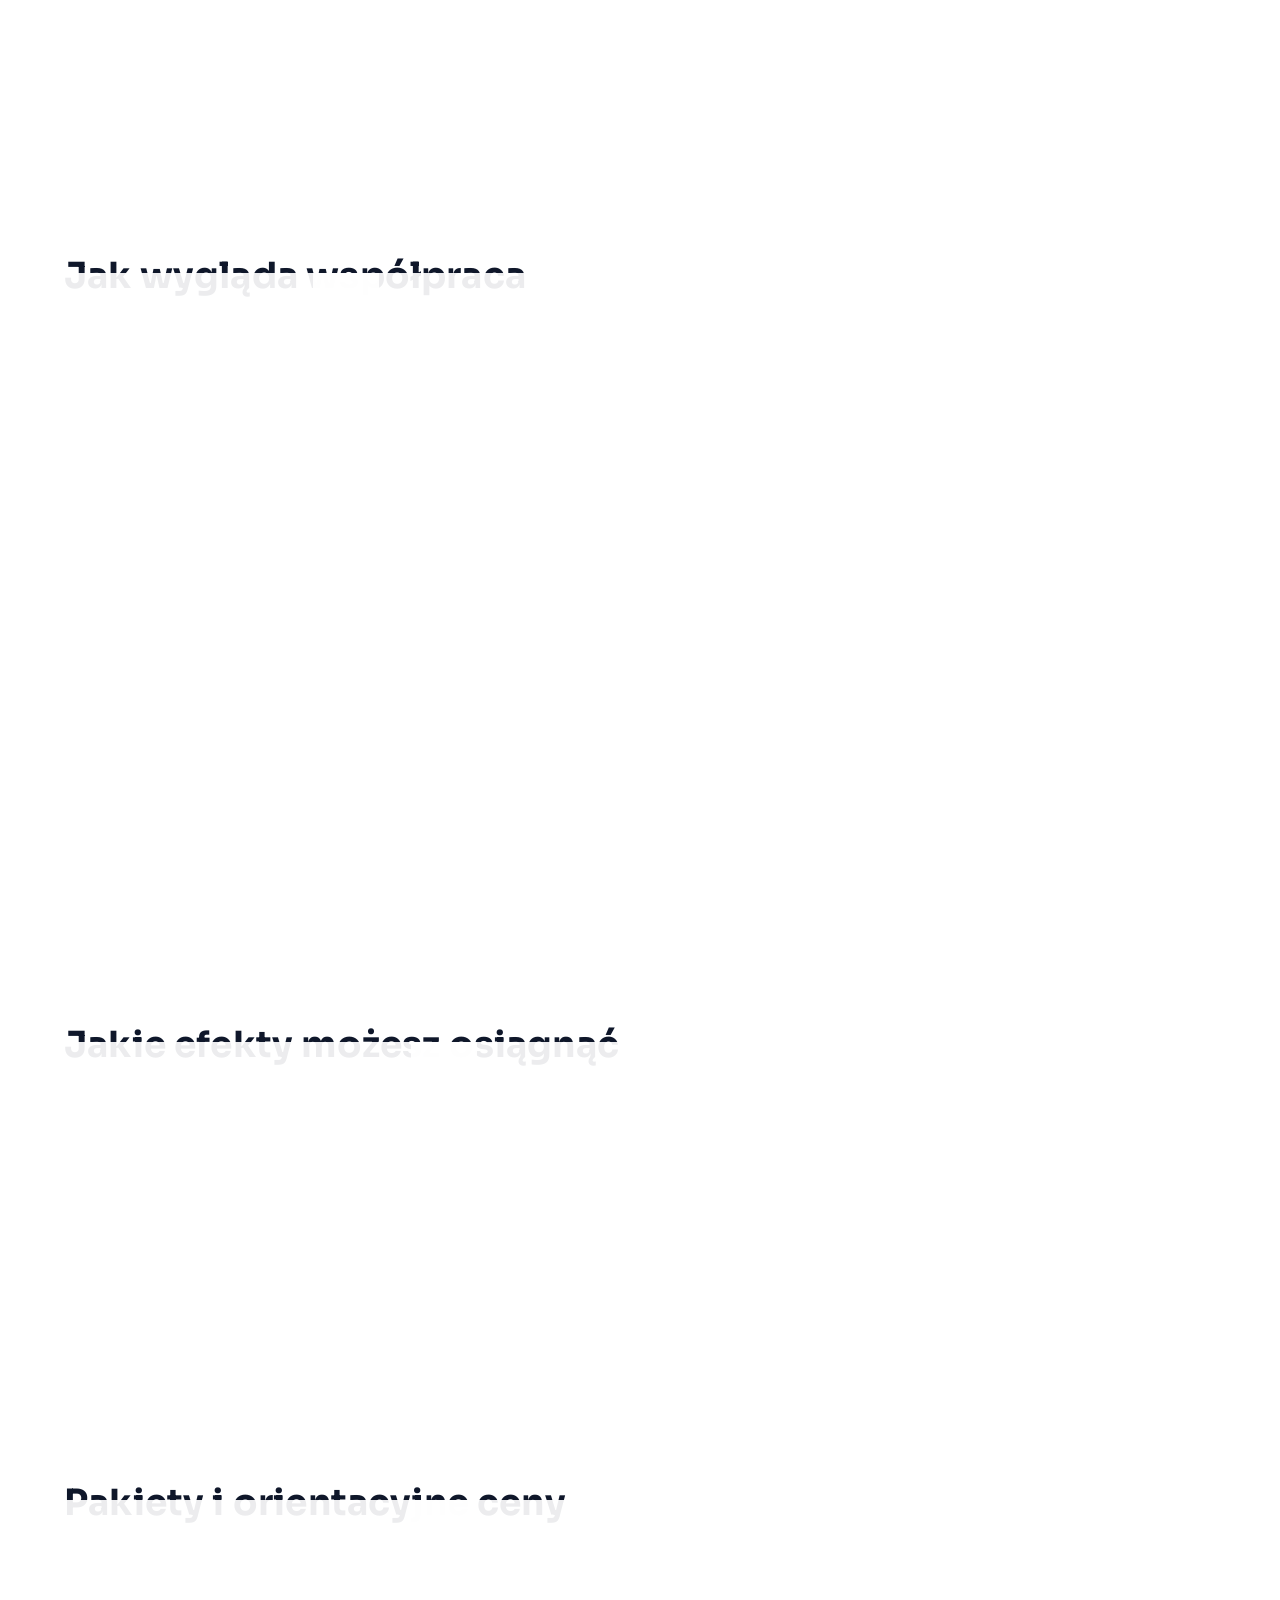
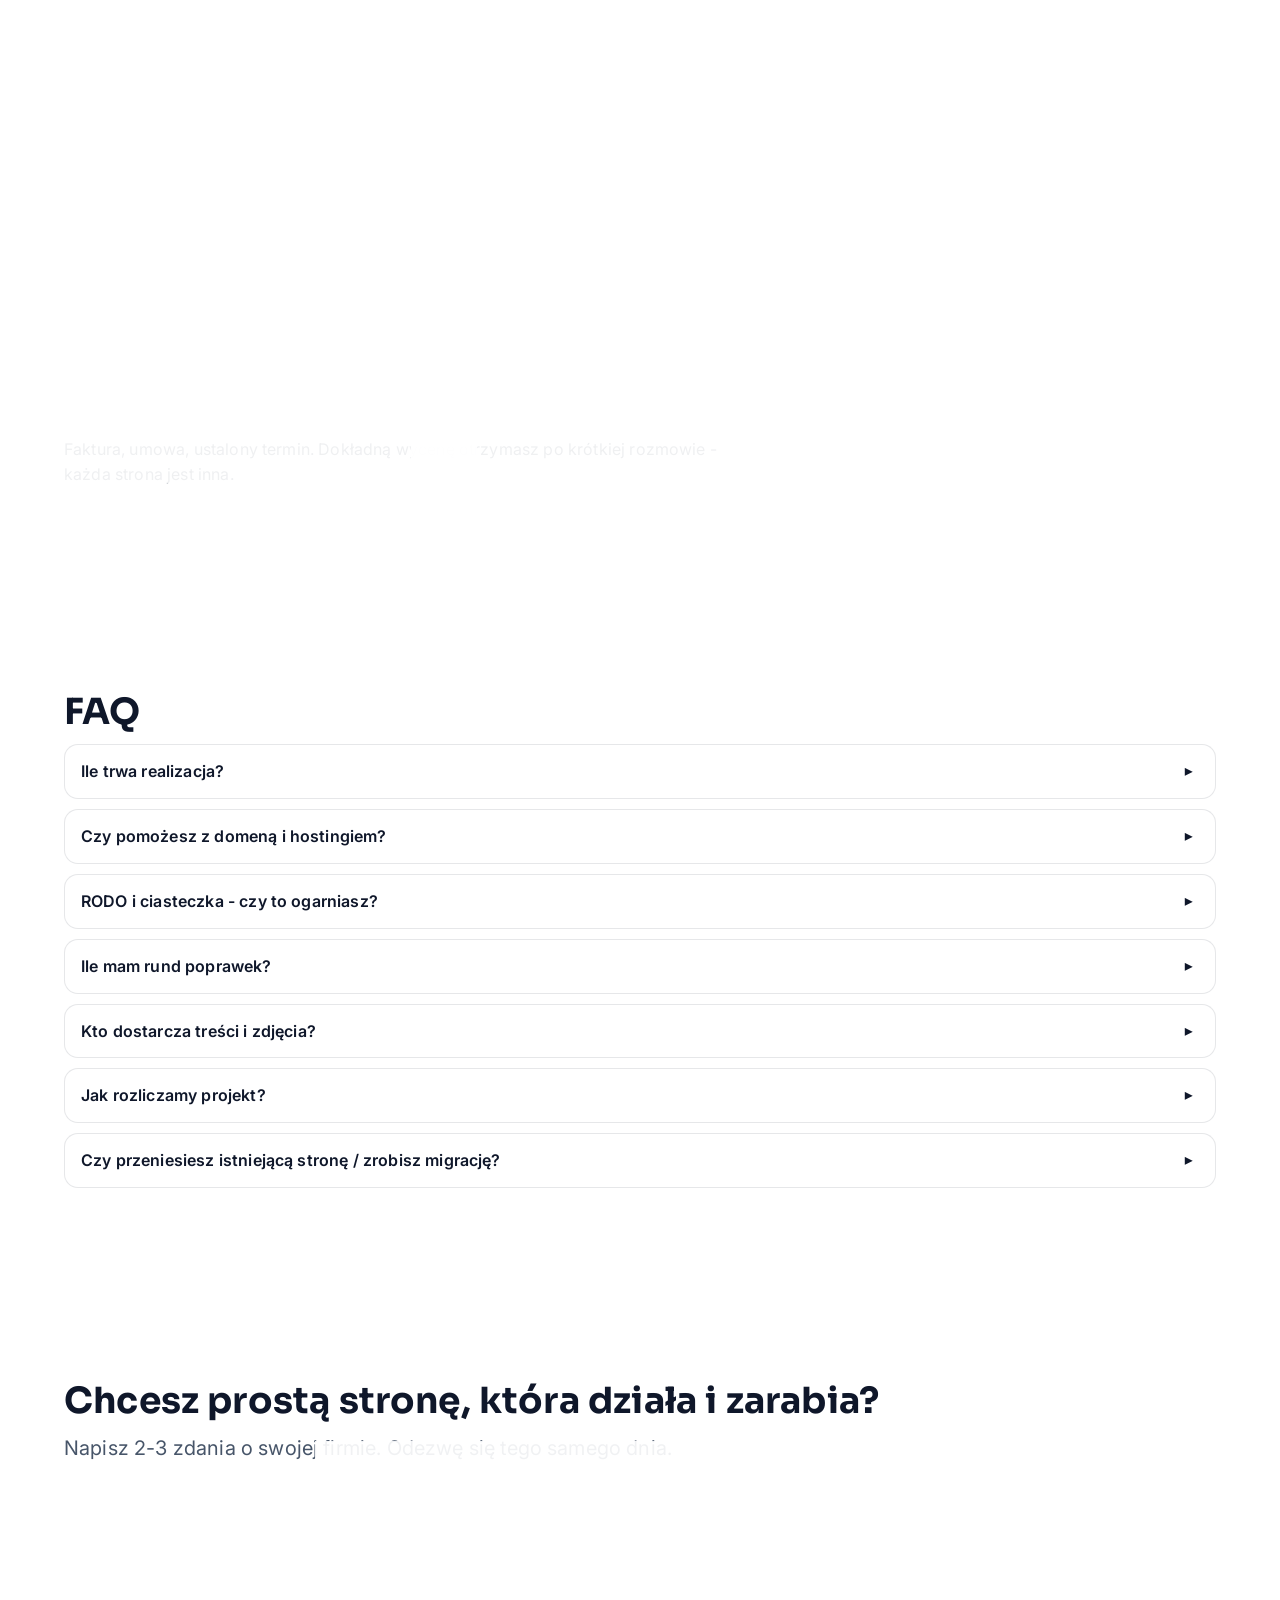
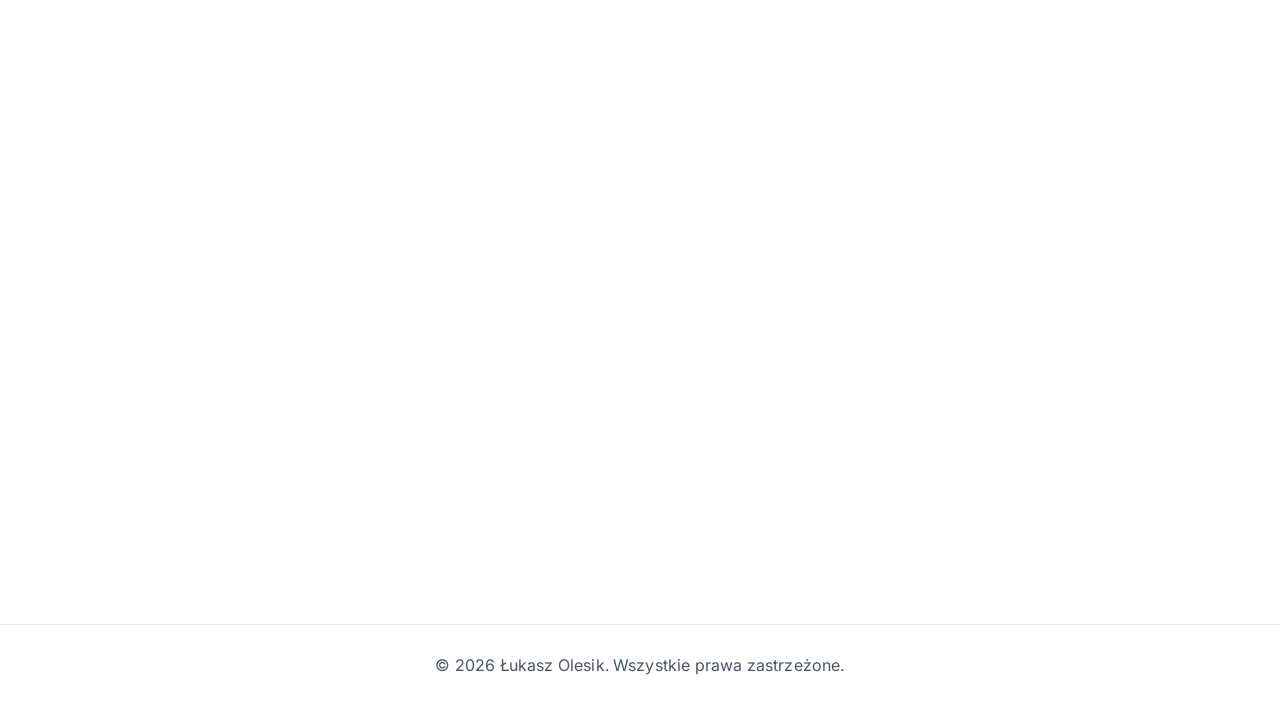
==== commit ff9cbb67: "commit" ====
--- a/index.html
+++ b/index.html
@@ -579,6 +579,85 @@
             .btn:hover {
                 transform: none;
             }
+        }
+
+        /* --- USŁUGI: responsywny grid bez poziomego scrolla --- */
+        #uslugi .grid-3 {
+            display: grid;
+            grid-template-columns: repeat(3, minmax(0, 1fr));
+            /* minmax(0,1fr) pozwala się zwężać */
+            gap: clamp(14px, 2.2vw, 24px);
+        }
+
+        /* Krok 1: tablet – dwie kolumny */
+        @media (max-width: 1024px) {
+            #uslugi .grid-3 {
+                grid-template-columns: repeat(2, minmax(0, 1fr));
+            }
+        }
+
+        /* Krok 2: telefon – jedna kolumna */
+        @media (max-width: 700px) {
+            #uslugi .grid-3 {
+                grid-template-columns: 1fr;
+            }
+        }
+
+        /* Karty niech nie „rozpychają” grida */
+        #uslugi .card {
+            min-width: 0;
+        }
+
+        /* Na wszelki wypadek, gdyby długie słowo powodowało overflow */
+        #uslugi h3,
+        #uslugi li {
+            overflow-wrap: anywhere;
+        }
+
+        /* 1) Globalnie zapobiegamy „puchnięciu” elementów */
+        *,
+        *::before,
+        *::after {
+            box-sizing: border-box;
+        }
+
+        /* 2) Formularz: niech pola trzymają 100% szerokości kontenera */
+        #kontakt input,
+        #kontakt select,
+        #kontakt textarea {
+            width: 100%;
+            max-width: 100%;
+            display: block;
+        }
+
+        /* 3) Kontener formularza: twardszy limit + wyśrodkowanie */
+        #kontakt form {
+            width: min(100%, 560px);
+            /* było 700px – ciaśniej na telefonie */
+            margin-inline: auto;
+        }
+
+        /* 4) Karta formularza: mniejsze paddingi na małych ekranach */
+        @media (max-width: 600px) {
+            #kontakt .card {
+                padding: 16px;
+            }
+
+            #kontakt .field {
+                gap: 8px;
+            }
+
+            #kontakt label[for="consent"] {
+                line-height: 1.5;
+            }
+        }
+
+        #kontakt .grid-2 {
+            grid-template-columns: 1fr;
+        }
+
+        body {
+            overflow-x: hidden;
         }
     </style>
 
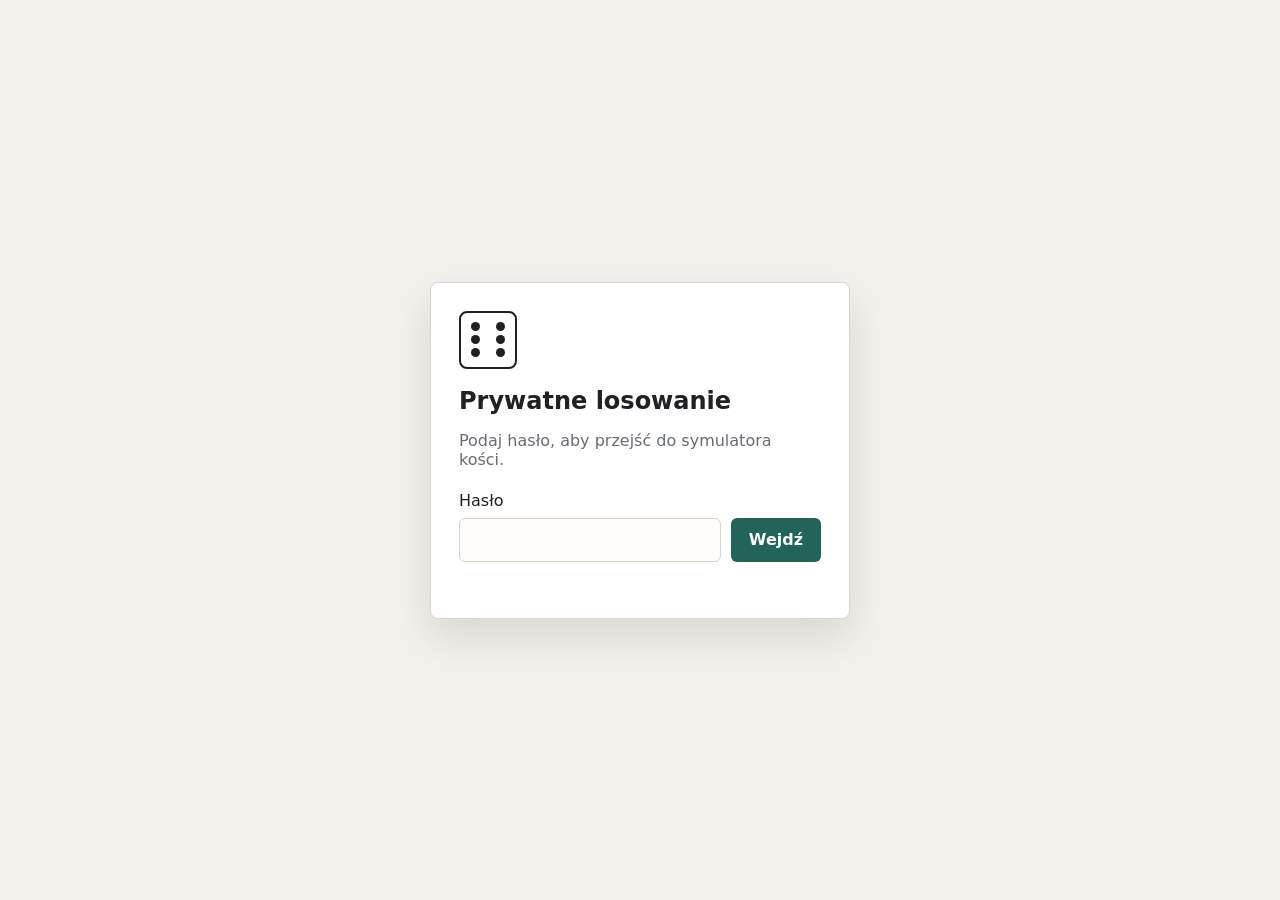
==== commit 38b12251: "Add files via upload" ====
--- a/index.html
+++ b/index.html
@@ -1,1122 +1,85 @@
 <!doctype html>
-<html lang="pl" data-theme="light">
+<html lang="pl">
+  <head>
+    <meta charset="utf-8" />
+    <meta name="viewport" content="width=device-width, initial-scale=1" />
+    <title>Losowanie kością</title>
+    <link rel="stylesheet" href="styles.css" />
+  </head>
+  <body>
+    <!--
+      Prosta prywatna strona do losowania.
+      Logika działania znajduje się w pliku script.js.
+    -->
+    <main class="page-shell">
+      <!-- Ekran hasła jest widoczny jako pierwszy. Po poprawnym haśle JS pokazuje aplikację. -->
+      <section id="login-screen" class="login-screen" aria-labelledby="login-title">
+        <div class="login-panel">
+          <div class="dice-mark" aria-hidden="true">
+            <span></span>
+            <span></span>
+            <span></span>
+            <span></span>
+            <span></span>
+            <span></span>
+          </div>
+          <h1 id="login-title">Prywatne losowanie</h1>
+          <p>Podaj hasło, aby przejść do symulatora kości.</p>
 
-<head>
-    <meta charset="utf-8" />
-    <meta http-equiv="X-UA-Compatible" content="IE=edge" />
-    <meta name="viewport" content="width=device-width, initial-scale=1" />
-    <title>Łukasz Olesik - Tworzenie stron WWW Poznań | szybkie i przejrzyste strony dla małych firm</title>
-    <meta name="description"
-        content="Freelance web developer z Poznania. Tworzę szybkie, przejrzyste i dostępne strony WWW dla małych firm: wizytówki, landing pages i mini-sklepy." />
-    <meta name="theme-color" content="#0F172A" />
+          <form id="login-form" class="login-form">
+            <label for="password-input">Hasło</label>
+            <div class="password-row">
+              <input id="password-input" type="password" autocomplete="current-password" />
+              <button type="submit">Wejdź</button>
+            </div>
+            <p id="password-error" class="form-error" role="alert"></p>
+          </form>
+        </div>
+      </section>
 
-    <link rel="canonical" href="https://lukaszolesik.pl/">
-    <meta property="og:type" content="website">
-    <meta property="og:title" content="Łukasz Olesik – szybkie strony WWW dla małych firm (Poznań)">
-    <meta property="og:description"
-        content="Projektuję i wdrażam lekkie, czytelne strony: wizytówki, landing pages i mini-sklepy. Szybkość, dostępność, SEO.">
-    <meta property="og:url" content="https://lukaszolesik.pl/">
-    <meta property="og:image" content="https://lukaszolesik.pl/og-image.jpg">
-    <meta name="twitter:card" content="summary_large_image">
+      <!-- Główna część strony. Atrybut hidden jest zdejmowany po wpisaniu hasła. -->
+      <section id="app-screen" class="app-screen" hidden>
+        <header class="app-header">
+          <div>
+            <p class="eyebrow">Symulator kości</p>
+            <h1>Losowanie z 4 kategorii</h1>
+          </div>
+          <button id="logout-button" class="secondary-button" type="button">Zablokuj</button>
+        </header>
 
-    <!-- Optional performant font setup (Inter). To keep CWV high, system-ui is default; this is safe to remove. -->
-    <link rel="preconnect" href="https://fonts.googleapis.com" crossorigin>
-    <link rel="preconnect" href="https://fonts.gstatic.com" crossorigin>
-    <link rel="preload" as="font" type="font/woff2" href="/fonts/Sora-700.woff2" crossorigin>
-    <link
-        href="https://fonts.googleapis.com/css2?family=Inter:wght@400;500;600;700&family=Sora:wght@600;700&display=swap"
-        rel="stylesheet">
-
-    <style>
-        :root {
-            --bg: #FFFFFF;
-            --text: #0F172A;
-            /* slate-900 */
-            --muted: #334155;
-            /* slate-700 */
-            --ink-soft: #475569;
-            /* slate-600 */
-            --card: rgba(15, 23, 42, 0.04);
-            --card-stroke: rgba(15, 23, 42, 0.10);
-            --accent: #6366F1;
-            /* indigo-500 */
-            --accent-2: #06B6D4;
-            /* cyan-500 */
-            --ring: rgba(99, 102, 241, .35);
-            --shadow: 0 10px 30px rgba(2, 6, 23, .08);
-            --radius: 14px;
-            --maxw: 1200px;
-            color-scheme: light;
-        }
-
-        [data-theme="dark"] {
-            --bg: #0F172A;
-            --text: #FFFFFF;
-            --muted: #CBD5E1;
-            --ink-soft: #A7B0C0;
-            /* lekko jaśniej dla czytelności */
-            --card: rgba(255, 255, 255, .08);
-            /* mocniejsze tło kart */
-            --card-stroke: rgba(255, 255, 255, .18);
-            --shadow: 0 12px 36px rgba(0, 0, 0, .55);
-            --ring: rgba(99, 102, 241, .55);
-            color-scheme: dark;
-        }
-
-        :focus-visible {
-            outline: 3px solid var(--ring);
-            outline-offset: 2px;
-        }
-
-        :focus {
-            outline: none;
-        }
-
-        input,
-        select,
-        textarea {
-            font-size: 16px;
-        }
-
-        /* iOS: brak zoomu */
-
-        html {
-            scroll-behavior: smooth
-        }
-
-        body {
-            margin: 0;
-            background: var(--bg);
-            color: var(--text);
-            font-family: Inter, system-ui, -apple-system, Segoe UI, Roboto, Helvetica, Arial, "Apple Color Emoji", "Segoe UI Emoji";
-            line-height: 1.55;
-            letter-spacing: .01em;
-            text-rendering: optimizeLegibility;
-            -webkit-font-smoothing: antialiased;
-        }
-
-        .wrap {
-            max-width: var(--maxw);
-            margin-inline: auto;
-            padding-inline: clamp(16px, 4vw, 24px)
-        }
-
-        .wrap p {
-            max-width: 70ch
-        }
-
-        .wrap .lead {
-            max-width: 66ch
-        }
-
-        section {
-            padding: clamp(48px, 9vw, 96px) 0
-        }
-
-        h1,
-        h2,
-        h3 {
-            font-family: Sora, Inter, system-ui, sans-serif;
-            letter-spacing: .005em
-        }
-
-        h1 {
-            font-size: clamp(28px, 4vw + 1rem, 52px);
-            line-height: 1.1;
-            margin: 0 0 12px
-        }
-
-        h2 {
-            font-size: clamp(22px, 2vw + .8rem, 36px);
-            line-height: 1.15;
-            margin: 0 0 12px
-        }
-
-        h3 {
-            font-size: clamp(18px, 1.2vw + .7rem, 22px);
-            margin: 0 0 8px
-        }
-
-        p {
-            margin: 0 0 12px;
-            color: var(--ink-soft)
-        }
-
-        .muted {
-            color: var(--muted)
-        }
-
-        .lead {
-            font-size: clamp(16px, 1vw + .8rem, 20px)
-        }
-
-        a {
-            color: var(--accent);
-            text-decoration: none
-        }
-
-        a:hover {
-            text-decoration: underline;
-            text-underline-offset: 2px;
-        }
-
-        /* Buttons */
-        .btn {
-            display: inline-block;
-            font-weight: 600;
-            padding: .9rem 1.1rem;
-            border-radius: 12px;
-            line-height: 1;
-            border: 1px solid transparent;
-            transition: .2s ease;
-            box-shadow: var(--shadow)
-        }
-
-        .btn-primary {
-            background: var(--accent);
-            color: #fff
-        }
-
-        .btn-primary:hover {
-            transform: translateY(-1px);
-            filter: saturate(1.05)
-        }
-
-        .btn-secondary {
-            background: transparent;
-            color: var(--text);
-            border-color: var(--card-stroke)
-        }
-
-        .btn-secondary:hover {
-            transform: translateY(-1px);
-            background: var(--card)
-        }
-
-        .btn:hover {
-            transform: translateY(-1px)
-        }
-
-        .btn:active {
-            transform: translateY(0);
-            filter: saturate(1)
-        }
-
-        .btn[disabled] {
-            opacity: .6;
-            cursor: not-allowed
-        }
-
-        /* Cards */
-        .card {
-            background:
-                linear-gradient(180deg, var(--card), transparent),
-                color-mix(in srgb, var(--bg) 92%, transparent);
-            /* czytelne tło, nawet bez backdrop-filter */
-            border: 1px solid var(--card-stroke);
-            border-radius: var(--radius);
-            padding: clamp(16px, 2.4vw, 24px);
-            backdrop-filter: saturate(140%) blur(6px);
-            box-shadow: var(--shadow)
-        }
-
-        /* Header */
-        header.top {
-            position: sticky;
-            top: 0;
-            z-index: 50;
-            border-bottom: 1px solid var(--card-stroke);
-            background: var(--bg);
-            /* fallback */
-        }
-
-        @supports (backdrop-filter: blur(10px)) {
-            header.top {
-                backdrop-filter: blur(10px) saturate(140%);
-                background: color-mix(in srgb, var(--bg) 80%, transparent);
-            }
-        }
-
-        .nav {
-            display: flex;
-            align-items: center;
-            justify-content: space-between;
-            gap: 16px;
-            min-height: 64px
-        }
-
-        .navlinks {
-            display: flex;
-            gap: 18px;
-            align-items: center
-        }
-
-        .navlinks ul {
-            display: flex;
-            gap: 18px;
-            align-items: center;
-            list-style: none;
-            margin: 0;
-            padding: 0
-        }
-
-        .navlinks a,
-        .navlinks button {
-            min-height: 44px;
-            display: inline-flex;
-            align-items: center
-        }
-
-        .brand {
-            display: flex;
-            align-items: center;
-            gap: 12px;
-            font-weight: 700;
-            letter-spacing: .02em
-        }
-
-        .brand .dot {
-            width: 10px;
-            height: 10px;
-            border-radius: 50%;
-            background: conic-gradient(from 90deg, var(--accent), var(--accent-2))
-        }
-
-        .nav a {
-            font-weight: 600;
-            color: var(--text)
-        }
-
-        .skip {
-            position: absolute;
-            left: -9999px
-        }
-
-        .skip:focus {
-            left: 16px;
-            top: 12px;
-            background: #fff;
-            color: #000;
-            padding: 10px 12px;
-            border-radius: 10px;
-            outline: 3px solid var(--ring)
-        }
-
-        /* Hero */
-        .hero {
-            display: grid;
-            grid-template-columns: 1.1fr .9fr;
-            gap: clamp(16px, 4vw, 40px);
-            align-items: center
-        }
-
-        .hero img {
-            width: 100%;
-            max-width: 360px;
-            aspect-ratio: 1/1;
-            border-radius: 50%;
-            object-fit: cover;
-            border: 1px solid var(--card-stroke);
-            box-shadow: var(--shadow)
-        }
-
-        .cta {
-            display: flex;
-            gap: 12px;
-            flex-wrap: wrap;
-            margin-top: 16px
-        }
-
-        /* Grids */
-        .grid-3 {
-            display: grid;
-            grid-template-columns: repeat(3, 1fr);
-            gap: clamp(14px, 2.2vw, 24px)
-        }
-
-        .grid-2 {
-            display: grid;
-            grid-template-columns: repeat(2, 1fr);
-            gap: clamp(14px, 2.2vw, 24px)
-        }
-
-        .grid-responsive {
-            display: grid;
-            /* ← zniknęło, przywrócone */
-            grid-template-columns: repeat(auto-fit, minmax(240px, 1fr));
-            gap: clamp(14px, 2.2vw, 24px);
-            /* ← zniknęło, przywrócone */
-        }
-
-        @media (max-width: 360px) {
-            .grid-responsive {
-                grid-template-columns: 1fr;
-            }
-        }
-
-        /* Badges / meta */
-        .meta {
-            display: flex;
-            gap: 10px;
-            align-items: center;
-            flex-wrap: wrap;
-            color: var(--ink-soft)
-        }
-
-        .badge {
-            font-size: .78rem;
-            font-weight: 600;
-            color: var(--text);
-            border: 1px dashed var(--card-stroke);
-            padding: .35rem .6rem;
-            border-radius: 999px;
-            background: linear-gradient(180deg, var(--card), transparent)
-        }
-
-        /* Pricing */
-        .price {
-            font-size: clamp(22px, 2.6vw, 32px);
-            font-weight: 700;
-            color: var(--text)
-        }
-
-        .price small {
-            font-weight: 600;
-            color: var(--ink-soft)
-        }
-
-        ul {
-            padding-left: 1.1rem;
-            margin: 0
-        }
-
-        li {
-            margin: .3rem 0;
-            color: var(--ink-soft)
-        }
-
-        /* FAQ */
-        details {
-            border: 1px solid var(--card-stroke);
-            border-radius: var(--radius);
-            padding: 14px 16px;
-            background: var(--bg);
-            transition: background .2s ease, border-color .2s ease
-        }
-
-        details+details {
-            margin-top: 10px
-        }
-
-        summary {
-            cursor: pointer;
-            font-weight: 600;
-            list-style: none;
-            position: relative;
-            padding-right: 24px
-        }
-
-        summary::-webkit-details-marker {
-            display: none
-        }
-
-        details[open] {
-            background: linear-gradient(180deg, var(--card), transparent)
-        }
-
-        summary::after {
-            content: "▸";
-            position: absolute;
-            right: 6px;
-            top: 0;
-            line-height: 1.2;
-            transform: translateY(2px)
-        }
-
-        details[open] summary::after {
-            content: "▾"
-        }
-
-        /* Forms */
-        form {
-            display: grid;
-            gap: 12px
-        }
-
-        .field {
-            display: grid;
-            gap: 6px
-        }
-
-        label {
-            font-weight: 600;
-            cursor: pointer
-        }
-
-        /* Zgoda RODO – ładne wyrównanie checkboxa z tekstem */
-        label[for="consent"] {
-            display: grid;
-            grid-template-columns: auto 1fr;
-            align-items: start;
-            gap: 10px;
-            line-height: 2.8;
-        }
-
-        label[for="consent"] input[type="checkbox"] {
-            width: 18px;
-            height: 18px;
-            margin: 2px 0 0;
-            /* lekko w dół, żeby zgrywał się z pierwszą linią tekstu */
-            accent-color: var(--accent);
-            /* ładny kolor zaznaczenia */
-            flex: 0 0 auto;
-        }
-
-        input,
-        select,
-        textarea {
-            border: 1px solid var(--card-stroke);
-            background: var(--bg);
-            color: var(--text);
-            border-radius: 12px;
-            padding: .35rem .95rem;
-            font: inherit
-        }
-
-        textarea {
-            min-height: 140px;
-            resize: vertical
-        }
-
-        input:focus,
-        select:focus,
-        textarea:focus {
-            outline: 3px solid var(--ring);
-            border-color: transparent
-        }
-
-        ::placeholder {
-            color: var(--ink-soft);
-            opacity: .9
-        }
-
-        /* Autofill */
-        input:-webkit-autofill,
-        textarea:-webkit-autofill,
-        select:-webkit-autofill {
-            -webkit-text-fill-color: var(--text);
-            -webkit-box-shadow: 0 0 0 1000px var(--bg) inset;
-            transition: background-color 9999s ease-in-out 0s;
-        }
-
-        /* Targets dotykowe */
-        .field input,
-        .field select,
-        .field textarea {
-            min-height: 44px;
-        }
-
-        /* ZAWĘŻ FORMULARZ w sekcji kontakt (po usunięciu aside) */
-        #kontakt form {
-            max-width: 700px;
-            /* ustaw docelową szerokość */
-            width: 100%;
-            margin-inline: auto;
-            /* wycentruj */
-        }
-
-        /* Możesz też spłaszczyć siatkę, żeby kontener nie rezerwował 2 kolumn */
-        #kontakt .grid-2 {
-            grid-template-columns: 1fr;
-        }
-
-        /* Footer */
-        footer {
-            border-top: 1px solid var(--card-stroke);
-            padding: 28px 0;
-            color: var(--ink-soft)
-        }
-
-        footer .wrap {
-            display: flex;
-            justify-content: center;
-        }
-
-        footer .footer-text {
-            max-width: none;
-            /* nadpisuje .wrap p { max-width: 70ch } */
-            text-align: center;
-            margin: 0;
-            /* brak dodatkowych marginesów */
-        }
-
-        /* Responsive */
-        @media (max-width: 900px) {
-            .hero {
-                grid-template-columns: 1fr;
-                text-align: center
-            }
-
-            .hero .cta {
-                justify-content: center
-            }
-
-            .hero .photo {
-                display: flex;
-                justify-content: center
-            }
-
-            .navlinks {
-                display: none
-            }
-        }
-
-        @media (prefers-reduced-motion: reduce) {
-            * {
-                scroll-behavior: auto !important;
-            }
-
-            .btn:hover {
-                transform: none;
-            }
-        }
-
-        /* --- USŁUGI: responsywny grid bez poziomego scrolla --- */
-        #uslugi .grid-3 {
-            display: grid;
-            grid-template-columns: repeat(3, minmax(0, 1fr));
-            /* minmax(0,1fr) pozwala się zwężać */
-            gap: clamp(14px, 2.2vw, 24px);
-        }
-
-        /* Krok 1: tablet – dwie kolumny */
-        @media (max-width: 1024px) {
-            #uslugi .grid-3 {
-                grid-template-columns: repeat(2, minmax(0, 1fr));
-            }
-        }
-
-        /* Krok 2: telefon – jedna kolumna */
-        @media (max-width: 700px) {
-            #uslugi .grid-3 {
-                grid-template-columns: 1fr;
-            }
-        }
-
-        /* Karty niech nie „rozpychają” grida */
-        #uslugi .card {
-            min-width: 0;
-        }
-
-        /* Na wszelki wypadek, gdyby długie słowo powodowało overflow */
-        #uslugi h3,
-        #uslugi li {
-            overflow-wrap: anywhere;
-        }
-
-        /* 1) Globalnie zapobiegamy „puchnięciu” elementów */
-        *,
-        *::before,
-        *::after {
-            box-sizing: border-box;
-        }
-
-        /* 2) Formularz: niech pola trzymają 100% szerokości kontenera */
-        #kontakt input,
-        #kontakt select,
-        #kontakt textarea {
-            width: 100%;
-            max-width: 100%;
-            display: block;
-        }
-
-        /* 3) Kontener formularza: twardszy limit + wyśrodkowanie */
-        #kontakt form {
-            width: min(100%, 560px);
-            /* było 700px – ciaśniej na telefonie */
-            margin-inline: auto;
-        }
-
-        /* 4) Karta formularza: mniejsze paddingi na małych ekranach */
-        @media (max-width: 600px) {
-            #kontakt .card {
-                padding: 16px;
-            }
-
-            #kontakt .field {
-                gap: 8px;
-            }
-
-            #kontakt label[for="consent"] {
-                line-height: 1.5;
-            }
-        }
-
-        #kontakt .grid-2 {
-            grid-template-columns: 1fr;
-        }
-
-        body {
-            overflow-x: hidden;
-        }
-    </style>
-
-</head>
-
-<body>
-    <a class="skip" href="#main">Przejdź do treści</a>
-    <header class="top" aria-label="Główna nawigacja">
-        <div class="wrap nav" role="navigation">
-            <a class="brand" href="#top" aria-label="Strona główna - Łukasz Olesik">
-                <span class="dot" aria-hidden="true"></span>
-                <span>Łukasz&nbsp;Olesik</span>
-            </a>
-            <nav class="navlinks" aria-label="Sekcje strony" role="navigation">
-                <ul style="display:flex; gap:18px; align-items:center; list-style:none; margin:0; padding:0">
-                    <li><a href="#uslugi">Usługi</a></li>
-                    <li><a href="#dlaczego">Dlaczego ja</a></li>
-                    <li><a href="#proces">Proces</a></li>
-                    <li><a href="#portfolio">Realizacje</a></li>
-                    <li><a href="#cennik">Cennik</a></li>
-                    <li><a href="#faq">FAQ</a></li>
-                    <li><a href="#kontakt" class="btn btn-primary" style="padding:.15rem .9rem">Wyceń projekt</a></li>
-                    <li><button id="themeToggle" class="btn btn-secondary" type="button"
-                            aria-label="Przełącz tryb kolorystyczny">☀️</button></li>
-                </ul>
-            </nav>
-        </div>
-    </header>
-
-    <main id="main">
-        <!-- HERO -->
-        <section id="top" aria-labelledby="hero-title">
-            <div class="wrap hero">
-                <div>
-                    <h1 id="hero-title">Chcesz stronę, która po prostu działa i sprzedaje?<br>Zrobię Ci taką.</h1>
-                    <p class="lead">Dla małych firm i freelancerów.<br>Szybka, czytelna i gotowa, by zarabiać od
-                        pierwszego dnia.</p>
-                    <div class="meta" aria-label="Parametry jakości">
-                        <span class="badge"
-                            title="Wynik audytu prędkości na telefonach (PageSpeed/Lighthouse). Celuję w 90+ bez ciężkich builderów.">Szybka
-                            na telefonie</span>
-                        <span class="badge" title="Semantyczny HTML = lepsze SEO i czytniki ekranu.">Porządny kod</span>
-                        <span class="badge"
-                            title="WCAG AA - kontrast, klawiatura, alt-teksty i kolejność nagłówków.">Dostępna dla
-                            wszystkich</span>
-                        <span class="badge"
-                            title="Core Web Vitals: LCP, INP, CLS w zielonej strefie = lepsza widoczność i UX.">Dobre
-                            wyniki w Google</span>
-                    </div>
-                    <div class="cta" role="group" aria-label="Główne wezwania do działania">
-                        <a class="btn btn-primary" href="#kontakt">Wyceń projekt</a>
-                        <a class="btn btn-secondary" href="#uslugi">Zobacz ofertę</a>
-                    </div>
-                </div>
-                <div class="photo" aria-hidden="true">
-                    <img src="images/profile_image.jpg" srcset="images/profile_image.jpg 240w,
-          images/profile_image.jpg 360w,
-          images/profile_image.jpg 480w" sizes="(max-width: 900px) 240px, 360px" alt="Łukasz Olesik" loading="eager"
-                        fetchpriority="high" decoding="async" width="360" height="360">
-                </div>
+        <section class="roll-area" aria-live="polite">
+          <div class="dice-visual" aria-hidden="true">
+            <div id="dice-face" class="dice-face">
+              <span></span>
+              <span></span>
+              <span></span>
+              <span></span>
+              <span></span>
+              <span></span>
             </div>
+          </div>
+          <div class="roll-content">
+            <h2>Wynik losowania</h2>
+            <div id="result-list" class="result-list">
+              <p class="empty-result">Uzupełnij listy i kliknij „Losuj”.</p>
+            </div>
+          </div>
         </section>
 
-        <!-- USŁUGI -->
-        <section id="uslugi" aria-labelledby="uslugi-title">
-            <div class="wrap">
-                <h2 id="uslugi-title">Co mogę dla Ciebie zrobić</h2>
-                <p class="muted">Proste rozwiązania, które naprawdę działają. Wybierz stronę dopasowaną do Twoich
-                    potrzeb.</p>
-                <div class="grid-3">
-                    <article class="card" aria-labelledby="card-viz">
-                        <!-- Kafel 1 -->
-                        <h3 id="card-viz">Strony wizytówki</h3>
-                        <ul>
-                            <li>Idealne dla lokalnych firm i usług</li>
-                            <li>Wyraźna oferta i szybki kontakt bez przeklikiwania</li>
-                            <li>Świetny wynik w Google i mapach</li>
-                            <li>Gotowe pod dalszą rozbudowę</li>
-                        </ul>
-                    </article>
-                    <article class="card" aria-labelledby="card-landing">
-                        <!-- Kafel 2 -->
-                        <h3 id="card-landing">Landing pages</h3>
-                        <ul>
-                            <li>Strona kampanii, która zbiera zapytania</li>
-                            <li>Skupienie na jednym celu i mocne CTA</li>
-                            <li>Podpięte statystyki i pomiar wyników</li>
-                            <li>Testujemy i poprawiamy, aż działa</li>
-                        </ul>
-                    </article>
-                    <article class="card" aria-labelledby="card-mini">
-                        <!-- Kafel 3 -->
-                        <h3 id="card-mini">Mini-sklepy (Starter)</h3>
-                        <ul>
-                            <li>Mały sklep lub katalog produktów</li>
-                            <li>Koszyk lub proste zapytanie o ofertę</li>
-                            <li>Integracja z płatnościami i formularzem</li>
-                            <li>Panel do samodzielnej edycji treści (na życzenie)</li>
-                        </ul>
-                    </article>
-                </div>
-            </div>
+        <!-- Jedyny przycisk losujący na stronie. Losuje po jednym haśle z każdej uzupełnionej kategorii. -->
+        <button id="roll-button" class="roll-button" type="button">Losuj</button>
+
+        <!-- Kontener na 4 kategorie generowane w script.js z tablicy defaultCategories. -->
+        <section>
+          <div class="section-heading">
+            <h2>Kategorie i słowa</h2>
+            <p>Nazwa kategorii oraz słowa zapisują się w tej przeglądarce.</p>
+          </div>
+          <div id="categories" class="category-grid"></div>
         </section>
-
-        <!-- USP -->
-        <section id="dlaczego" aria-labelledby="usp-title">
-            <div class="wrap">
-                <h2 id="usp-title">Dlaczego warto ze mną współpracować</h2>
-                <div class="grid-4 grid-responsive">
-                    <article class="card">
-                        <h3>Strona, która działa szybko</h3>
-                        <p>Optymalizuję każdy detal, żeby Twoja strona wczytywała się natychmiast - nawet na telefonie z
-                            wolnym internetem.</p>
-                    </article>
-
-                    <article class="card">
-                        <h3>Jasny i prosty język</h3>
-                        <p>Nie musisz znać technicznych pojęć. Tłumaczę wszystko tak, żebyś dokładnie wiedział, co
-                            robimy i po co.</p>
-                    </article>
-
-                    <article class="card">
-                        <h3>Bez zbędnych dodatków</h3>
-                        <p>Zero niepotrzebnych wtyczek i płatnych motywów. Mniej błędów, mniej aktualizacji, więcej
-                            spokoju.</p>
-                    </article>
-
-                    <article class="card">
-                        <h3>Panel, gdy będziesz gotowy</h3>
-                        <p>Jeśli zechcesz samodzielnie edytować treść, przygotuję prosty panel CMS - lekki i bezpieczny.
-                        </p>
-                    </article>
-                </div>
-            </div>
-        </section>
-
-        <!-- PROCES -->
-        <section id="proces" aria-labelledby="proces-title">
-            <div class="wrap">
-                <h2 id="proces-title">Jak wygląda współpraca</h2>
-                <div class="grid-5 grid-responsive">
-                    <article class="card">
-                        <h3>1. Krótka rozmowa</h3>
-                        <p>Poznaję Twoją firmę i ustalamy, jaki efekt ma przynieść strona.</p>
-                    </article>
-
-                    <article class="card">
-                        <h3>2. Szkic i plan</h3>
-                        <p>Pokazuję wstępny układ treści i strukturę strony. Ty mówisz, co Ci pasuje - poprawiamy, aż
-                            będzie idealnie.</p>
-                    </article>
-
-                    <article class="card">
-                        <h3>3. Projekt i wykonanie</h3>
-                        <p>Tworzę projekt graficzny i koduję stronę na lekkim, nowoczesnym stacku. Wszystko
-                            przejrzyście, bez „magii pod spodem”.</p>
-                    </article>
-
-                    <article class="card">
-                        <h3>4. Testy i dopracowanie</h3>
-                        <p>Sprawdzam prędkość, wygląd na różnych urządzeniach i podstawowe SEO. Ty widzisz gotową wersję
-                            do akceptacji.</p>
-                    </article>
-
-                    <article class="card">
-                        <h3>5. Publikacja i wsparcie</h3>
-                        <p>Publikuję stronę i przekazuję krótką instrukcję obsługi. Jeśli chcesz - mogę też zająć się
-                            jej dalszą opieką.</p>
-                    </article>
-                </div>
-
-            </div>
-        </section>
-
-        <!-- PORTFOLIO / CASES PLACEHOLDER -->
-        <section id="portfolio" aria-labelledby="portfolio-title">
-            <div class="wrap">
-                <h2 id="portfolio-title">Jakie efekty możesz osiągnąć</h2>
-                <div class="grid-responsive">
-                    <article class="card">
-                        <h3>Więcej zapytań od klientów</h3>
-                        <p class="muted">Strona zaprojektowana z myślą o konwersji potrafi zwiększyć liczbę wiadomości i
-                            telefonów nawet o kilkadziesiąt procent.</p>
-                    </article>
-                    <article class="card">
-                        <h3>Szybsze ładowanie i lepsza widoczność</h3>
-                        <p class="muted">Optymalizacja prędkości sprawia, że strona wyżej pojawia się w Google i
-                            szybciej przyciąga uwagę.</p>
-                    </article>
-                    <article class="card">
-                        <h3>Profesjonalny wizerunek online</h3>
-                        <p class="muted">Nowoczesna i spójna strona budzi zaufanie i pomaga wyróżnić się na tle
-                            konkurencji.</p>
-                    </article>
-                </div>
-            </div>
-        </section>
-
-        <!-- CENNIK -->
-        <section id="cennik" aria-labelledby="cennik-title">
-            <div class="wrap">
-                <h2 id="cennik-title">Pakiety i orientacyjne ceny</h2>
-                <div class="grid-3 grid-responsive" role="list">
-
-                    <article class="card" role="listitem" aria-labelledby="p-start">
-                        <h3 id="p-start">Start</h3>
-                        <p class="price">od 1800 zł <small>netto</small></p>
-                        <ul>
-                            <li>1-stronicowa wizytówka: oferta, o mnie, kontakt</li>
-                            <li>Responsywny projekt dopasowany do urządzeń mobilnych</li>
-                            <li>1 runda poprawek</li>
-                            <li>Podstawowe SEO i optymalizacja prędkości</li>
-                        </ul>
-                        <p class="muted">Dla freelancerów i małych firm, które chcą szybko ruszyć z profesjonalną
-                            stroną.</p>
-                        <p><a class="btn btn-secondary" href="#kontakt">Zapytaj o wycenę</a></p>
-                    </article>
-
-                    <article class="card" role="listitem" aria-labelledby="p-biz">
-                        <h3 id="p-biz">Biznes</h3>
-                        <p class="price">od 3200 zł <small>netto</small></p>
-                        <ul>
-                            <li>3-6 sekcji + blog lub aktualności</li>
-                            <li>Unikalny projekt graficzny dopasowany do marki</li>
-                            <li>2 rundy poprawek</li>
-                            <li>Podstawowe wdrożenie analityki i meta-tagów SEO</li>
-                        </ul>
-                        <p class="muted">Najczęściej wybierany pakiet — idealny dla firm, które chcą budować markę
-                            online.</p>
-                        <p><a class="btn btn-primary" href="#kontakt">Wyceń projekt</a></p>
-                    </article>
-
-                    <article class="card" role="listitem" aria-labelledby="p-pro">
-                        <h3 id="p-pro">Pro</h3>
-                        <p class="price">od 4900 zł <small>netto</small></p>
-                        <ul>
-                            <li>Strona sprzedażowa lub mini-sklep z integracjami</li>
-                            <li>3 rundy poprawek i testy konwersji</li>
-                            <li>Pomiar celów, Analytics, piksele reklamowe</li>
-                            <li>Wsparcie po wdrożeniu (30 dni)</li>
-                        </ul>
-                        <p class="muted">Dla firm, które chcą pozyskiwać klientów online i mierzyć efekty.</p>
-                        <p><a class="btn btn-secondary" href="#kontakt">Porozmawiajmy</a></p>
-                    </article>
-                </div>
-
-                <p class="muted" style="margin-top:10px">
-                    Faktura, umowa, ustalony termin. Dokładną wycenę otrzymasz po krótkiej rozmowie - każda strona jest
-                    inna.
-                </p>
-            </div>
-        </section>
-
-        <!-- FAQ -->
-        <section id="faq" aria-labelledby="faq-title">
-            <div class="wrap">
-                <h2 id="faq-title">FAQ</h2>
-
-                <details>
-                    <summary>Ile trwa realizacja?</summary>
-                    <p>Prosta wizytówka: 1-2 tygodnie. Landing lub mini-sklep: 2-4 tygodnie. Tempo zależy głównie od
-                        gotowych treści i liczby poprawek.</p>
-                </details>
-
-                <details>
-                    <summary>Czy pomożesz z domeną i hostingiem?</summary>
-                    <p>Tak. Pomagam wybrać domenę i lekki hosting, a na życzenie wdrażam stronę na Twoim serwerze (SSL,
-                        cache, podstawowe zabezpieczenia).</p>
-                </details>
-
-                <details>
-                    <summary>RODO i ciasteczka - czy to ogarniasz?</summary>
-                    <p>Tak. Dodaję banner cookies i sekcję polityki prywatności (szablon + miejsce na dane firmy). W
-                        razie potrzeby wskażę, co jeszcze warto uzupełnić.</p>
-                </details>
-
-                <details>
-                    <summary>Ile mam rund poprawek?</summary>
-                    <p>Zależnie od pakietu: 1-3 rundy. Dodatkowe zmiany rozliczamy godzinowo po zaakceptowaniu zakresu.
-                    </p>
-                </details>
-
-                <details>
-                    <summary>Kto dostarcza treści i zdjęcia?</summary>
-                    <p>Najlepiej, jeśli treści i zdjęcia są od Ciebie. Pomagam je uporządkować i skrócić. Jeśli
-                        potrzebujesz, mogę zaproponować zdjęcia stockowe lub copywritera.</p>
-                </details>
-
-                <details>
-                    <summary>Jak rozliczamy projekt?</summary>
-                    <p>Standardowo: zaliczka 30% po akceptacji oferty, reszta po odbiorze. Faktura i umowa z terminem
-                        realizacji są oczywistością.</p>
-                </details>
-
-                <details>
-                    <summary>Czy przeniesiesz istniejącą stronę / zrobisz migrację?</summary>
-                    <p>Tak. Mogę przenieść treści ze starej strony i wdrożyć nową na Twoim hostingu. Przy większych
-                        migracjach wyceniam to osobno.</p>
-                </details>
-            </div>
-        </section>
-
-        <!-- KONTAKT -->
-        <section id="kontakt" aria-labelledby="kontakt-title">
-            <div class="wrap">
-                <h2 id="kontakt-title">Chcesz prostą stronę, która działa i zarabia?</h2>
-                <p class="lead">Napisz 2-3 zdania o swojej firmie. Odezwę się tego samego dnia.</p>
-                <div class="grid-2 grid-responsive">
-                    <form class="card" action="https://formspree.io/f/your-id" method="POST"
-                        aria-label="Formularz kontaktowy" autocomplete="on">
-                        <!-- honeypot (anty-spam) -->
-                        <div class="field" aria-hidden="true"
-                            style="position:absolute; left:-9999px; width:1px; height:1px; overflow:hidden;">
-                            <label for="website">Nie wypełniaj tego pola</label>
-                            <input id="website" name="website" type="text" tabindex="-1" autocomplete="off">
-                        </div>
-                        <input type="hidden" name="_replyto" value="">
-
-                        <div class="field">
-                            <label for="name">Imię:</label>
-                            <input id="name" name="name" type="text" autocomplete="given-name" inputmode="text" required
-                                aria-required="true" maxlength="60">
-                        </div>
-
-                        <div class="field">
-                            <label for="email">E-mail:</label>
-                            <input id="email" name="email" type="email" autocomplete="email" inputmode="email" required
-                                aria-required="true" maxlength="120">
-                        </div>
-
-                        <div class="field">
-                            <label for="company">Firma <span class="muted">(opcjonalnie):</span></label>
-                            <input id="company" name="company" type="text" autocomplete="organization" maxlength="120">
-                        </div>
-
-                        <div class="field">
-                            <label for="budget">Budżet:</label>
-                            <select id="budget" name="budget" required aria-required="true">
-                                <option value="">Wybierz zakres</option>
-                                <option value="lt-2000">&lt; 2000 zł</option>
-                                <option value="2000-4000">2000-4000 zł</option>
-                                <option value="4000-7000">4000-7000 zł</option>
-                                <option value="gt-7000">&gt; 7000 zł</option>
-                            </select>
-                        </div>
-
-                        <div class="field">
-                            <label for="message">Wiadomość:</label>
-                            <textarea id="message" name="message"
-                                placeholder="Czym się zajmujesz? Jaki efekt ma dać strona (telefony, formularze, rezerwacje)? Jaki termin?"
-                                required aria-required="true" aria-describedby="message-help"
-                                maxlength="1500"></textarea>
-                            <small id="message-help" class="muted">Im konkretniej opiszesz cel i termin, tym szybciej
-                                przygotuję wycenę.</small>
-                        </div>
-
-                        <!-- RODO / zgoda na kontakt -->
-                        <div class="field">
-                            <label for="consent" class="muted" style="font-weight:400;">
-                                <input id="consent" name="consent" type="checkbox" required aria-required="true">
-                                Zgadzam się na kontakt w sprawie wyceny.
-                            </label>
-                        </div>
-
-                        <input type="hidden" name="_subject" value="Zapytanie ze strony - lukaszolesik.pl">
-                        <!-- opcjonalnie: przekierowanie po wysyłce -->
-                        <!-- <input type="hidden" name="_redirect" value="https://lukaszolesik.pl/dziekuje"> -->
-
-                        <button class="btn btn-primary" type="submit">Wyceń projekt</button>
-
-                        <!-- aria-live na komunikaty z backendu (opcjonalnie) -->
-                        <p class="muted" role="status" aria-live="polite" style="margin:8px 0 0;"></p>
-                    </form>
-                </div>
-            </div>
-        </section>
+      </section>
     </main>
 
-    <footer aria-label="Stopka">
-        <div class="wrap">
-            <p class="footer-text">© <span id="year"></span> Łukasz Olesik. Wszystkie prawa zastrzeżone.</p>
-        </div>
-    </footer>
-
-    <!-- JSON-LD: FAQ + Organization -->
-    <script type="application/ld+json" id="schema-faq">
-        {
-        "@context": "https://schema.org",
-        "@type": "FAQPage",
-        "mainEntity": [
-        {"@type":"Question","name":"Ile trwa realizacja?","acceptedAnswer":{"@type":"Answer","text":"Prosta wizytówka: 1-2 tygodnie. Landing lub mini-sklep: 2-4 tygodnie. Tempo zależy głównie od gotowych treści i liczby poprawek."}},
-        {"@type":"Question","name":"Czy pomożesz z domeną i hostingiem?","acceptedAnswer":{"@type":"Answer","text":"Tak. Pomagam wybrać domenę i lekki hosting, a na życzenie wdrażam stronę na Twoim serwerze (SSL, cache, podstawowe zabezpieczenia)."}},
-        {"@type":"Question","name":"RODO i ciasteczka - czy to ogarniasz?","acceptedAnswer":{"@type":"Answer","text":"Tak. Dodaję banner cookies i sekcję polityki prywatności (szablon + miejsce na dane firmy). W razie potrzeby wskażę, co jeszcze warto uzupełnić."}},
-        {"@type":"Question","name":"Ile mam rund poprawek?","acceptedAnswer":{"@type":"Answer","text":"Zależnie od pakietu: 1-3 rundy. Dodatkowe zmiany rozliczamy godzinowo po zaakceptowaniu zakresu."}},
-        {"@type":"Question","name":"Kto dostarcza treści i zdjęcia?","acceptedAnswer":{"@type":"Answer","text":"Najlepiej, jeśli treści i zdjęcia są od Ciebie. Pomagam je uporządkować i skrócić."}},
-        {"@type":"Question","name":"Jak rozliczamy projekt?","acceptedAnswer":{"@type":"Answer","text":"Standardowo: zaliczka 30% po akceptacji oferty, reszta po odbiorze. Wystawiam fakturę i podpisujemy umowę z terminem realizacji."}},
-        {"@type":"Question","name":"Czy przeniesiesz istniejącą stronę / zrobisz migrację?","acceptedAnswer":{"@type":"Answer","text":"Tak. Mogę przenieść treści ze starej strony i wdrożyć nową na Twoim hostingu. Przy większych migracjach wyceniam to osobno."}}
-        ]
-        }
-    </script>
-    <script type="application/ld+json" id="schema-org">
-  {
-    "@context": "https://schema.org",
-    "@type": "Organization",
-    "name": "Łukasz Olesik",
-    "url": "https://lukaszolesik.pl/",
-    "logo": "https://lukaszolesik.pl/logo.png",
-    "email": "mailto:kontakt@lukaszolesik.pl",
-    "address": {
-      "@type": "PostalAddress",
-      "addressLocality": "Poznań",
-      "addressCountry": "PL"
-    },
-    "sameAs": []
-  }
-  </script>
-
-    <!-- Minimal JS: theme toggle, year, perf niceties -->
-    <script>
-        (function () {
-            const root = document.documentElement;
-            const btn = document.getElementById('themeToggle');
-            const saved = localStorage.getItem('theme');
-            const prefersDark = window.matchMedia('(prefers-color-scheme: dark)').matches;
-
-            // ustaw motyw na starcie
-            if (saved) {
-                root.setAttribute('data-theme', saved);
-            } else if (prefersDark) {
-                root.setAttribute('data-theme', 'dark');
-            } else {
-                root.setAttribute('data-theme', 'light');
-            }
-
-            // helper do ustawiania ikonki
-            const setIcon = () => {
-                const theme = root.getAttribute('data-theme');
-                // pokazujemy ikonę "co będzie po kliknięciu" – jeśli jest dark, to pokaż słońce (wróć do light)
-                if (btn) btn.textContent = theme === 'dark' ? '☀️' : '🌙';
-                if (btn) btn.setAttribute('aria-label', theme === 'dark' ? 'Przełącz na jasny motyw' : 'Przełącz na ciemny motyw');
-            };
-            setIcon(); // ustaw ikonę od razu po załadowaniu
-
-            if (btn) {
-                btn.addEventListener('click', () => {
-                    const next = root.getAttribute('data-theme') === 'dark' ? 'light' : 'dark';
-                    root.setAttribute('data-theme', next);
-                    localStorage.setItem('theme', next);
-                    setIcon();
-                });
-            }
-
-            // rok w stopce
-            const y = document.getElementById('year');
-            if (y) y.textContent = new Date().getFullYear();
-        })();
-    </script>
-
-    <!-- Perf hints: images lazy by default; ensure hero photo is optimized AVIF/WebP -->
-</body>
-
-</html>+    <script src="script.js"></script>
+  </body>
+</html>
--- a/styles.css
+++ b/styles.css
@@ -0,0 +1,463 @@
+:root {
+  --bg: #f4f1ec;
+  --panel: #ffffff;
+  --ink: #202124;
+  --muted: #666d73;
+  --line: #d9d4cc;
+  --accent: #23645a;
+  --accent-dark: #16463f;
+  --accent-soft: #e0efea;
+  --gold: #c98f2d;
+  --danger: #b42318;
+  --shadow: 0 18px 40px rgba(32, 33, 36, 0.12);
+}
+
+* {
+  box-sizing: border-box;
+}
+
+[hidden] {
+  display: none !important;
+}
+
+body {
+  margin: 0;
+  min-height: 100vh;
+  background: var(--bg);
+  color: var(--ink);
+  font-family:
+    Inter, ui-sans-serif, system-ui, -apple-system, BlinkMacSystemFont, "Segoe UI",
+    sans-serif;
+}
+
+button,
+input,
+textarea {
+  font: inherit;
+}
+
+button {
+  cursor: pointer;
+}
+
+.page-shell {
+  min-height: 100vh;
+}
+
+.login-screen {
+  display: grid;
+  min-height: 100vh;
+  place-items: center;
+  padding: 24px;
+}
+
+.login-panel {
+  width: min(100%, 420px);
+  border: 1px solid var(--line);
+  border-radius: 8px;
+  background: var(--panel);
+  box-shadow: var(--shadow);
+  padding: 28px;
+}
+
+.login-panel h1,
+.app-header h1,
+.roll-content h2,
+.section-heading h2 {
+  margin: 0;
+}
+
+.login-panel p,
+.section-heading p {
+  color: var(--muted);
+}
+
+.dice-mark,
+.dice-face {
+  display: grid;
+  grid-template-columns: repeat(3, 1fr);
+  grid-template-rows: repeat(3, 1fr);
+  aspect-ratio: 1;
+  border-radius: 8px;
+  background: #ffffff;
+  border: 2px solid var(--ink);
+}
+
+.dice-mark {
+  width: 58px;
+  padding: 8px;
+  margin-bottom: 18px;
+}
+
+.dice-mark span,
+.dice-face span {
+  width: 100%;
+  height: 100%;
+  border-radius: 999px;
+  background: var(--ink);
+  align-self: center;
+  justify-self: center;
+}
+
+.dice-mark span {
+  max-width: 9px;
+  max-height: 9px;
+}
+
+.dice-mark span:nth-child(1) {
+  grid-area: 1 / 1;
+}
+
+.dice-mark span:nth-child(2) {
+  grid-area: 1 / 3;
+}
+
+.dice-mark span:nth-child(3) {
+  grid-area: 2 / 1;
+}
+
+.dice-mark span:nth-child(4) {
+  grid-area: 2 / 3;
+}
+
+.dice-mark span:nth-child(5) {
+  grid-area: 3 / 1;
+}
+
+.dice-mark span:nth-child(6) {
+  grid-area: 3 / 3;
+}
+
+.login-form {
+  display: grid;
+  gap: 8px;
+  margin-top: 22px;
+}
+
+.password-row {
+  display: grid;
+  grid-template-columns: 1fr auto;
+  gap: 10px;
+}
+
+input,
+textarea {
+  width: 100%;
+  border: 1px solid var(--line);
+  border-radius: 6px;
+  background: #fffdfa;
+  color: var(--ink);
+  outline: none;
+}
+
+input {
+  min-height: 44px;
+  padding: 0 12px;
+}
+
+textarea {
+  min-height: 150px;
+  resize: vertical;
+  padding: 12px;
+  line-height: 1.45;
+}
+
+input:focus,
+textarea:focus {
+  border-color: var(--accent);
+  box-shadow: 0 0 0 3px rgba(35, 100, 90, 0.15);
+}
+
+.login-form button,
+.roll-button,
+.secondary-button {
+  border: 0;
+  border-radius: 6px;
+  font-weight: 700;
+}
+
+.login-form button,
+.roll-button {
+  background: var(--accent);
+  color: #ffffff;
+}
+
+.login-form button {
+  min-height: 44px;
+  padding: 0 18px;
+}
+
+.login-form button:hover,
+.roll-button:hover {
+  background: var(--accent-dark);
+}
+
+.form-error {
+  min-height: 20px;
+  margin: 0;
+  color: var(--danger);
+  font-weight: 700;
+}
+
+.app-screen {
+  width: min(1180px, 100%);
+  margin: 0 auto;
+  padding: 24px;
+}
+
+.app-header {
+  display: flex;
+  align-items: center;
+  justify-content: space-between;
+  gap: 16px;
+  margin-bottom: 22px;
+}
+
+.eyebrow {
+  margin: 0 0 4px;
+  color: var(--accent);
+  font-size: 0.78rem;
+  font-weight: 800;
+  letter-spacing: 0;
+  text-transform: uppercase;
+}
+
+.secondary-button {
+  min-height: 40px;
+  padding: 0 14px;
+  border: 1px solid var(--line);
+  background: #fffdfa;
+  color: var(--ink);
+}
+
+.secondary-button:hover {
+  border-color: var(--accent);
+}
+
+.roll-area {
+  display: grid;
+  grid-template-columns: 140px 1fr;
+  gap: 22px;
+  align-items: stretch;
+  border: 1px solid var(--line);
+  border-radius: 8px;
+  background: var(--panel);
+  box-shadow: var(--shadow);
+  padding: 22px;
+}
+
+.dice-visual {
+  display: grid;
+  place-items: center;
+  min-height: 140px;
+  border-radius: 8px;
+  background: var(--accent-soft);
+}
+
+.dice-face {
+  width: 96px;
+  padding: 14px;
+  transition:
+    transform 180ms ease,
+    border-color 180ms ease;
+}
+
+.dice-face.is-rolling {
+  transform: rotate(12deg) scale(1.06);
+  border-color: var(--gold);
+}
+
+.dice-face span {
+  display: none;
+  max-width: 12px;
+  max-height: 12px;
+}
+
+/* Pozycje kropek na dużej kości ustawiane są klasami dice-1 ... dice-6 z JS. */
+.dice-face span:nth-child(1) {
+  grid-area: 1 / 1;
+}
+
+.dice-face span:nth-child(2) {
+  grid-area: 1 / 3;
+}
+
+.dice-face span:nth-child(3) {
+  grid-area: 2 / 1;
+}
+
+.dice-face span:nth-child(4) {
+  grid-area: 2 / 2;
+}
+
+.dice-face span:nth-child(5) {
+  grid-area: 2 / 3;
+}
+
+.dice-face span:nth-child(6) {
+  grid-area: 3 / 3;
+}
+
+.dice-face.dice-1 span:nth-child(4),
+.dice-face.dice-2 span:nth-child(1),
+.dice-face.dice-2 span:nth-child(6),
+.dice-face.dice-3 span:nth-child(1),
+.dice-face.dice-3 span:nth-child(4),
+.dice-face.dice-3 span:nth-child(6),
+.dice-face.dice-4 span:nth-child(1),
+.dice-face.dice-4 span:nth-child(2),
+.dice-face.dice-4 span:nth-child(6),
+.dice-face.dice-4::after,
+.dice-face.dice-5 span:nth-child(1),
+.dice-face.dice-5 span:nth-child(2),
+.dice-face.dice-5 span:nth-child(4),
+.dice-face.dice-5 span:nth-child(6),
+.dice-face.dice-5::after,
+.dice-face.dice-6 span:nth-child(1),
+.dice-face.dice-6 span:nth-child(2),
+.dice-face.dice-6 span:nth-child(3),
+.dice-face.dice-6 span:nth-child(5),
+.dice-face.dice-6 span:nth-child(6),
+.dice-face.dice-6::after {
+  display: block;
+}
+
+.dice-face.dice-4::after,
+.dice-face.dice-5::after,
+.dice-face.dice-6::after {
+  content: "";
+  grid-area: 3 / 1;
+  width: 12px;
+  height: 12px;
+  border-radius: 999px;
+  background: var(--ink);
+  align-self: center;
+  justify-self: center;
+}
+
+.roll-content {
+  min-width: 0;
+}
+
+.result-list {
+  display: grid;
+  grid-template-columns: repeat(4, minmax(0, 1fr));
+  gap: 12px;
+  margin-top: 14px;
+}
+
+.result-item {
+  min-height: 94px;
+  border: 1px solid var(--line);
+  border-radius: 8px;
+  background: #fffdfa;
+  padding: 12px;
+}
+
+.result-item strong {
+  display: block;
+  margin-bottom: 8px;
+  color: var(--muted);
+  font-size: 0.82rem;
+}
+
+.result-item span {
+  display: block;
+  overflow-wrap: anywhere;
+  font-size: 1.25rem;
+  font-weight: 800;
+}
+
+.empty-result {
+  grid-column: 1 / -1;
+  margin: 0;
+  color: var(--muted);
+}
+
+.roll-button {
+  width: 100%;
+  min-height: 54px;
+  margin: 18px 0 26px;
+  font-size: 1.08rem;
+}
+
+.section-heading {
+  display: flex;
+  align-items: end;
+  justify-content: space-between;
+  gap: 18px;
+  margin-bottom: 14px;
+}
+
+.section-heading p {
+  margin: 0;
+}
+
+.category-grid {
+  display: grid;
+  grid-template-columns: repeat(4, minmax(0, 1fr));
+  gap: 14px;
+}
+
+.category-card {
+  border: 1px solid var(--line);
+  border-radius: 8px;
+  background: var(--panel);
+  padding: 14px;
+}
+
+.category-card label {
+  display: block;
+  margin-bottom: 7px;
+  color: var(--muted);
+  font-size: 0.86rem;
+  font-weight: 700;
+}
+
+.category-card input {
+  margin-bottom: 12px;
+}
+
+.hint {
+  margin: 8px 0 0;
+  color: var(--muted);
+  font-size: 0.84rem;
+}
+
+@media (max-width: 900px) {
+  .roll-area,
+  .category-grid {
+    grid-template-columns: repeat(2, minmax(0, 1fr));
+  }
+
+  .dice-visual {
+    min-height: auto;
+  }
+
+  .result-list {
+    grid-template-columns: repeat(2, minmax(0, 1fr));
+  }
+}
+
+@media (max-width: 620px) {
+  .app-screen {
+    padding: 16px;
+  }
+
+  .app-header,
+  .section-heading {
+    align-items: stretch;
+    flex-direction: column;
+  }
+
+  .roll-area,
+  .category-grid,
+  .result-list,
+  .password-row {
+    grid-template-columns: 1fr;
+  }
+
+  .login-form button {
+    width: 100%;
+  }
+}
